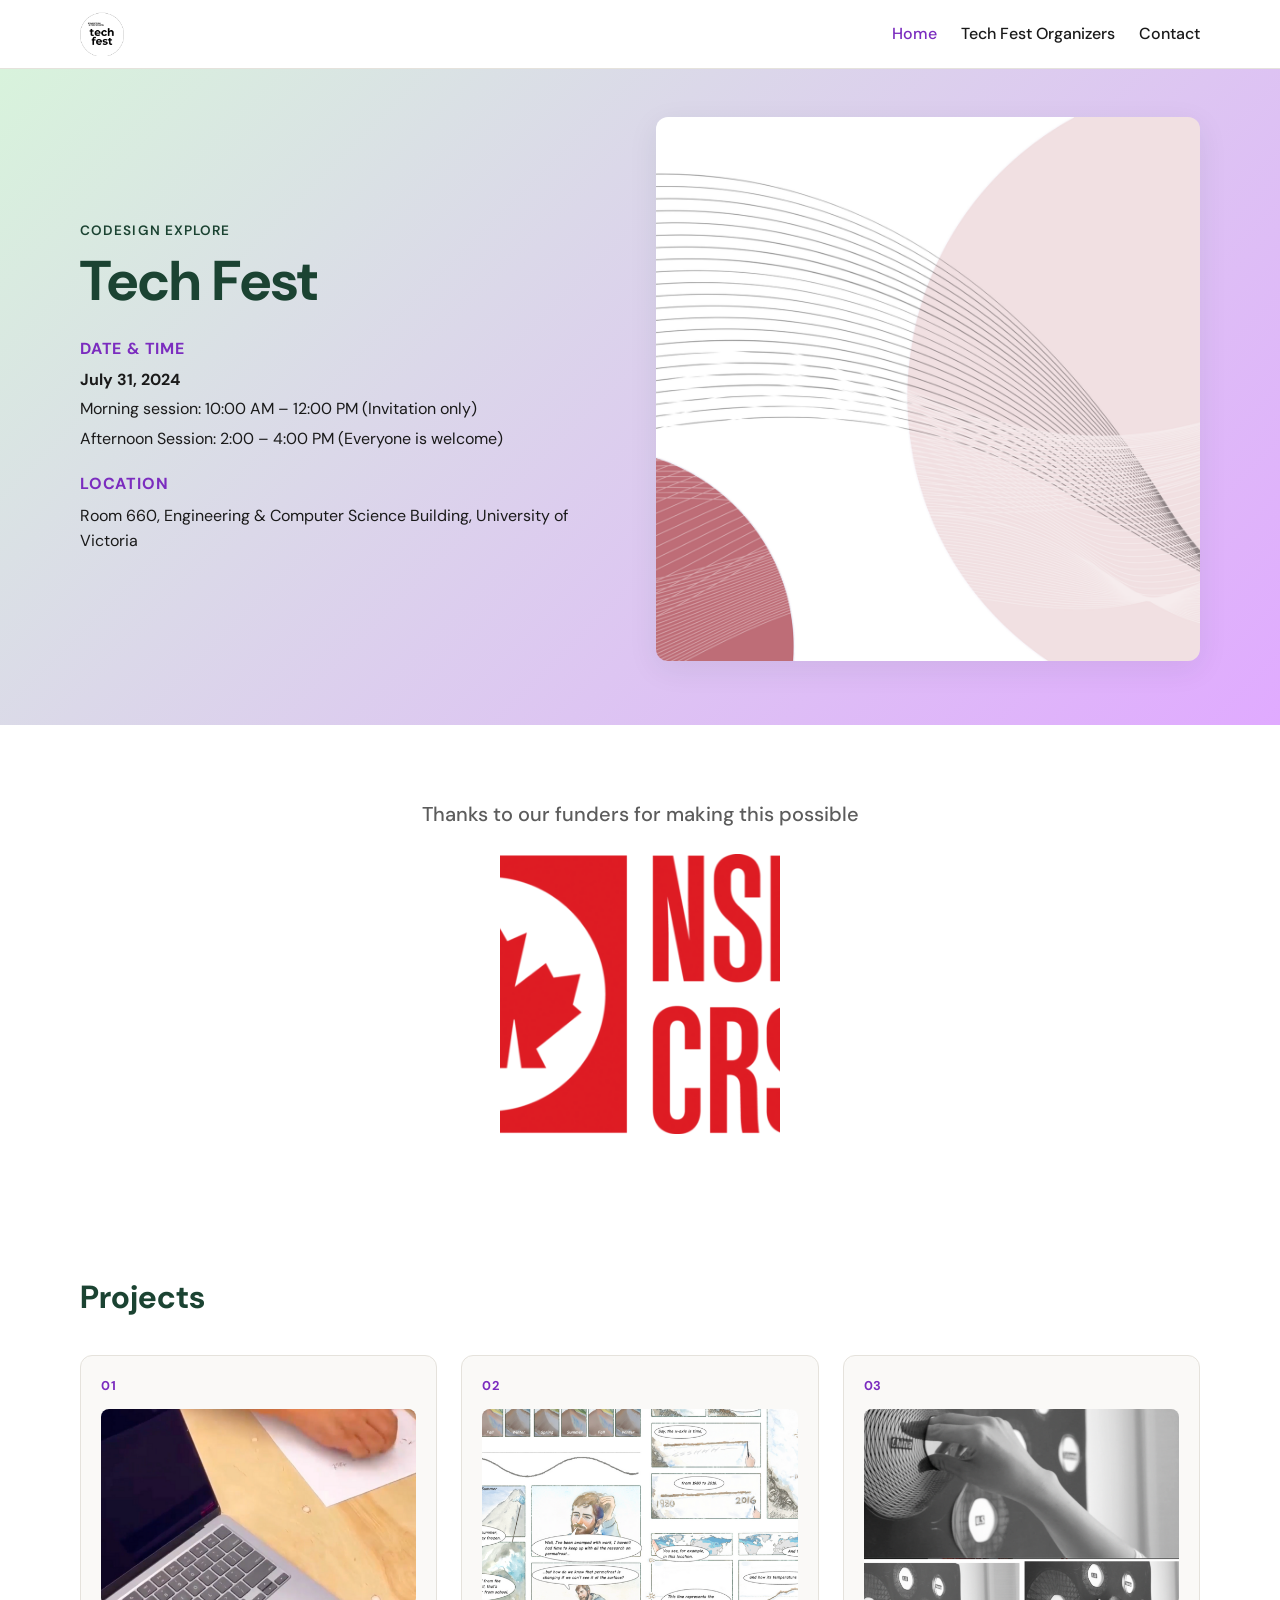
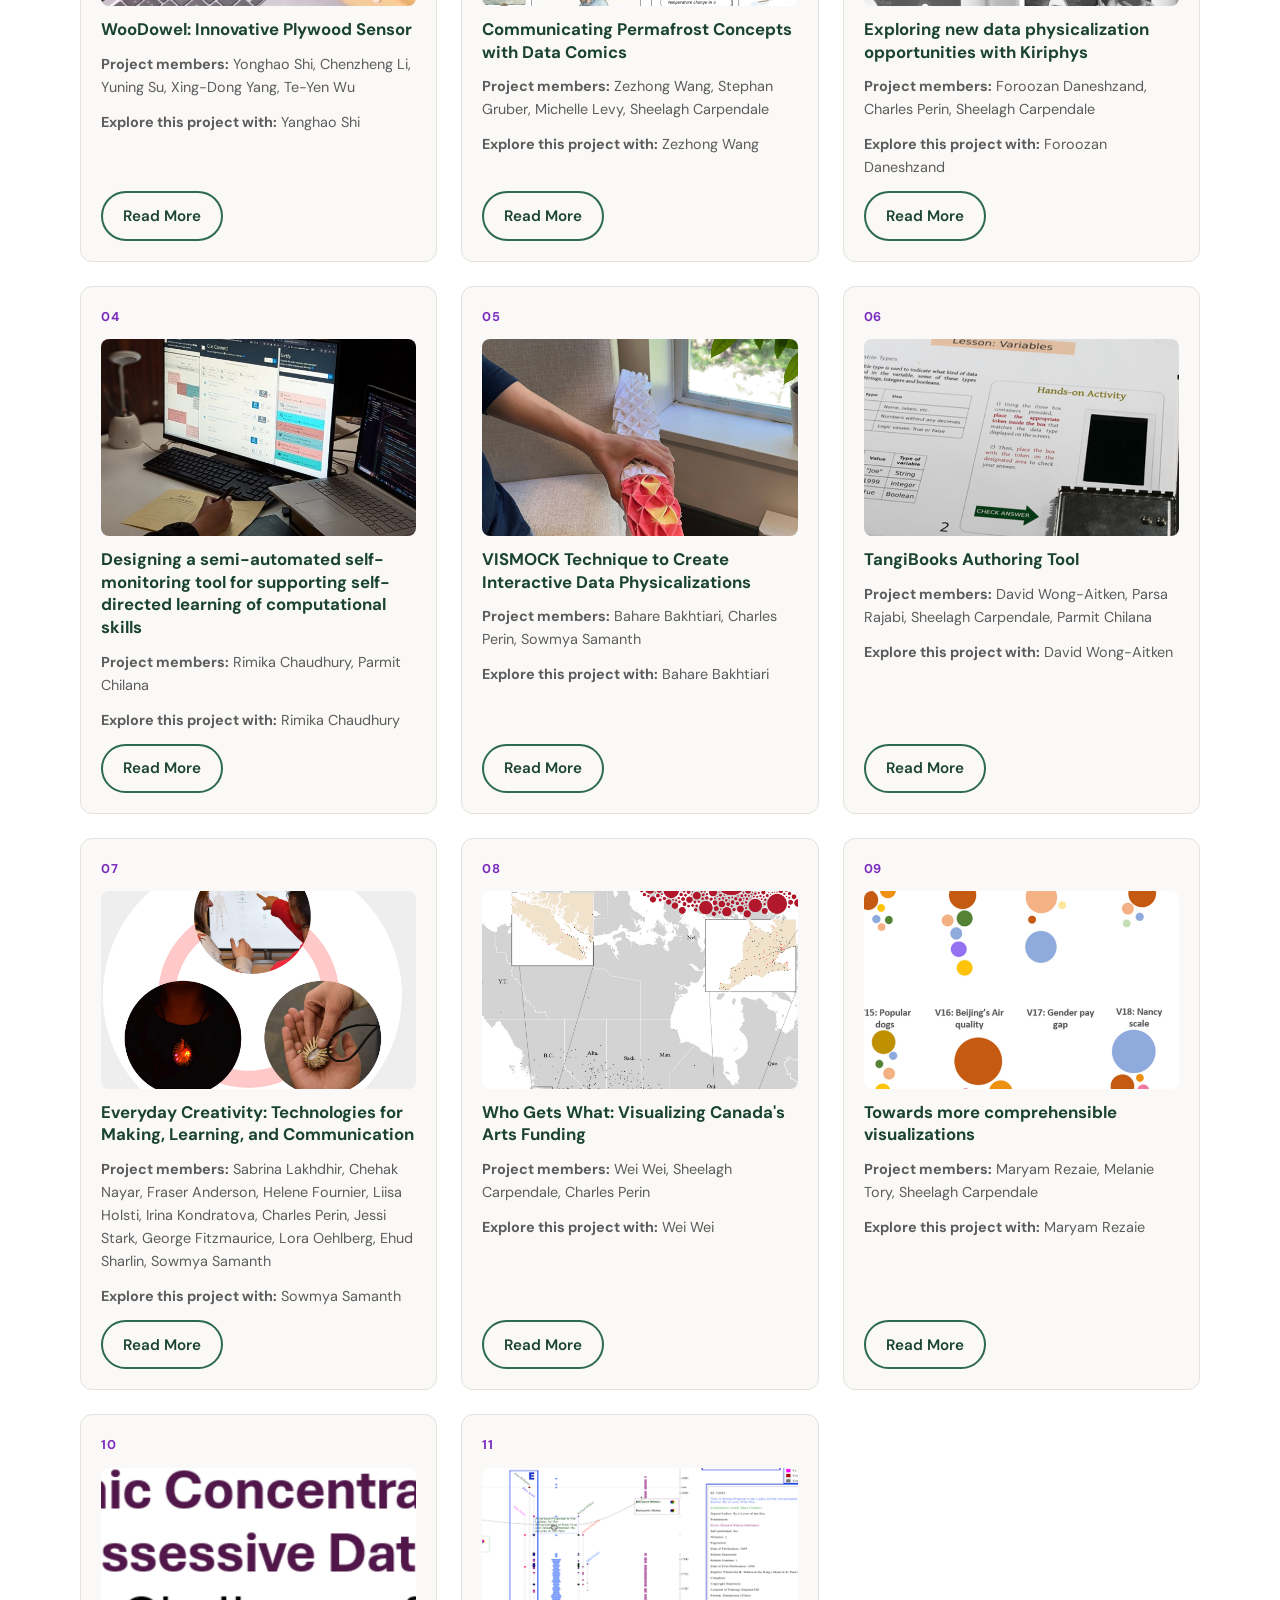
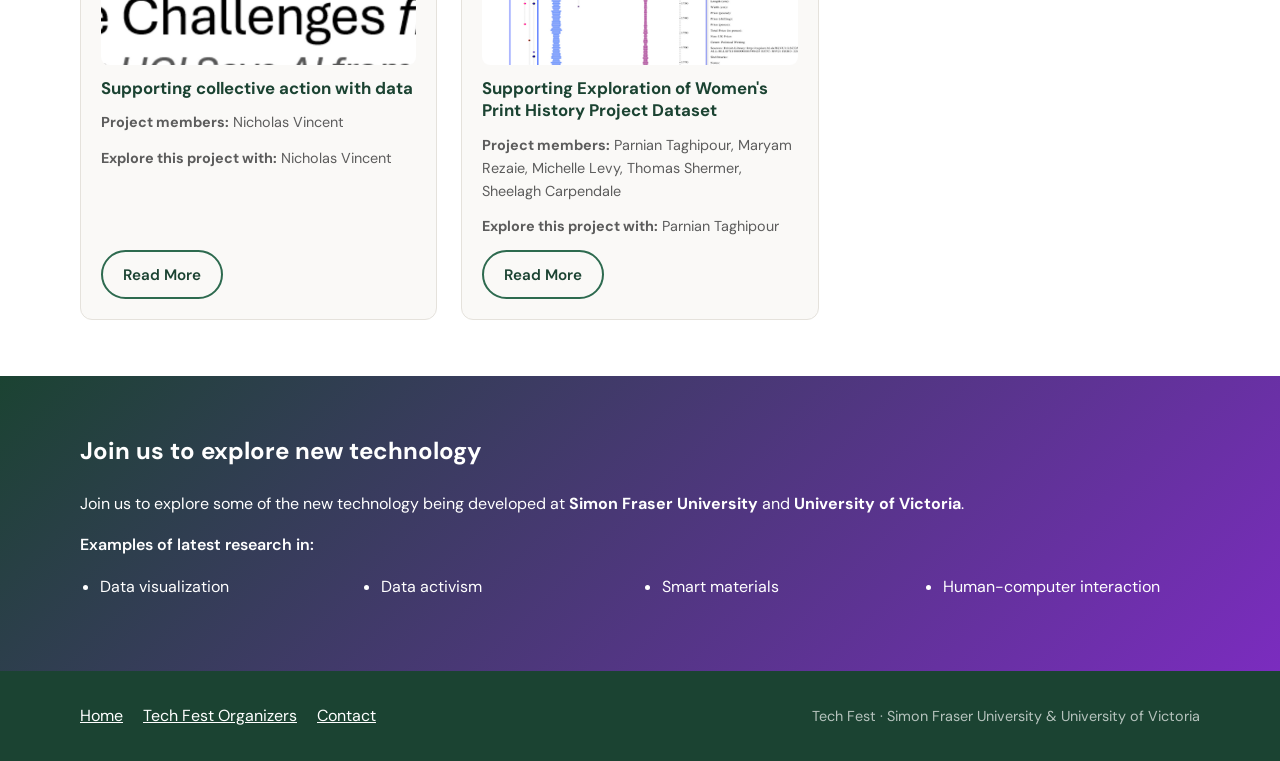
==== index.html @ 5e9f5255 "Add static Tech Fest site migrated from Wix for GitHub Pages hosting. Co-authored-by: Cursor <cursor" ====
<!DOCTYPE html>
<html lang="en">
<head>
  <meta charset="UTF-8">
  <meta name="viewport" content="width=device-width, initial-scale=1.0">
  <title>Home | Tech Fest</title>
  <meta name="description" content="Tech Fest – exploring new technology from Simon Fraser University and University of Victoria.">
  <link rel="icon" href="assets/images/logo-minimal.png" type="image/png">
  <link rel="preconnect" href="https://fonts.googleapis.com">
  <link rel="preconnect" href="https://fonts.gstatic.com" crossorigin>
  <link href="https://fonts.googleapis.com/css2?family=DM+Sans:ital,opsz,wght@0,9..40,400;0,9..40,500;0,9..40,600;0,9..40,700;1,9..40,400&display=swap" rel="stylesheet">
  <link rel="stylesheet" href="assets/css/styles.css">
</head>
<body>
  <a class="skip-link" href="#main">Skip to content</a>
  <header class="site-header">
    <div class="container header-inner">
      <a class="brand" href="index.html">
        <img src="assets/images/logo-bw.png" alt="Tech Fest logo" width="120" height="40">
      </a>
      <button class="nav-toggle" aria-expanded="false" aria-controls="site-nav" aria-label="Toggle navigation">
        <span></span><span></span><span></span>
      </button>
      <nav id="site-nav" class="site-nav" aria-label="Main">
        <ul>
          <li><a href="index.html" class="active">Home</a></li>
<li><a href="organizers.html">Tech Fest Organizers</a></li>
<li><a href="contact.html">Contact</a></li>
        </ul>
      </nav>
    </div>
  </header>
  <main id="main">
    
    <section class="hero">
      <div class="container hero-grid">
        <div class="hero-copy">
          <p class="eyebrow">CoDesign Explore</p>
          <h1>Tech Fest</h1>
          <div class="event-details">
            <h2>Date &amp; time</h2>
            <p><strong>July 31, 2024</strong></p>
            <p>Morning session: 10:00 AM – 12:00 PM (Invitation only)</p>
            <p>Afternoon Session: 2:00 – 4:00 PM (Everyone is welcome)</p>
            <h2>Location</h2>
            <p>Room 660, Engineering &amp; Computer Science Building, University of Victoria</p>
          </div>
        </div>
        <div class="hero-visual">
          <img src="assets/images/hero-banner.png" alt="Tech Fest promotional banner with green and purple design">
        </div>
      </div>
    </section>

    <section class="section funders">
      <div class="container">
        <h2>Thanks to our funders for making this possible</h2>
        <img class="funder-logo" src="assets/images/nserc-logo.png" alt="NSERC logo">
      </div>
    </section>

    <section class="section projects-section" id="projects">
      <div class="container">
        <h2>Projects</h2>
        <div class="project-grid">
          
        <article class="project-card">
          <span class="project-num">01</span>
          <div class="project-card-image">
            <img src="assets/images/project-woodowel.png" alt="" loading="lazy">
          </div>
          <h3>WooDowel: Innovative Plywood Sensor</h3>
          <p class="project-members"><strong>Project members:</strong> Yonghao Shi, Chenzheng Li, Yuning Su, Xing-Dong Yang, Te-Yen Wu</p>
          <p class="project-contact"><strong>Explore this project with:</strong> Yanghao Shi</p>
          <a class="btn btn-outline" href="projects/woodowel.html">Read More</a>
        </article>
        <article class="project-card">
          <span class="project-num">02</span>
          <div class="project-card-image">
            <img src="assets/images/project-data-comics.png" alt="" loading="lazy">
          </div>
          <h3>Communicating Permafrost Concepts with Data Comics</h3>
          <p class="project-members"><strong>Project members:</strong> Zezhong Wang, Stephan Gruber, Michelle Levy, Sheelagh Carpendale</p>
          <p class="project-contact"><strong>Explore this project with:</strong> Zezhong Wang</p>
          <a class="btn btn-outline" href="projects/data-comics.html">Read More</a>
        </article>
        <article class="project-card">
          <span class="project-num">03</span>
          <div class="project-card-image">
            <img src="assets/images/project-kiriphys.png" alt="" loading="lazy">
          </div>
          <h3>Exploring new data physicalization opportunities with Kiriphys</h3>
          <p class="project-members"><strong>Project members:</strong> Foroozan Daneshzand, Charles Perin, Sheelagh Carpendale</p>
          <p class="project-contact"><strong>Explore this project with:</strong> Foroozan Daneshzand</p>
          <a class="btn btn-outline" href="projects/kiriphys.html">Read More</a>
        </article>
        <article class="project-card">
          <span class="project-num">04</span>
          <div class="project-card-image">
            <img src="assets/images/project-self-monitoring.jpg" alt="" loading="lazy">
          </div>
          <h3>Designing a semi-automated self-monitoring tool for supporting self-directed learning of computational skills</h3>
          <p class="project-members"><strong>Project members:</strong> Rimika Chaudhury, Parmit Chilana</p>
          <p class="project-contact"><strong>Explore this project with:</strong> Rimika Chaudhury</p>
          <a class="btn btn-outline" href="projects/self-monitoring-tool.html">Read More</a>
        </article>
        <article class="project-card">
          <span class="project-num">05</span>
          <div class="project-card-image">
            <img src="assets/images/project-vismock.jpg" alt="" loading="lazy">
          </div>
          <h3>VISMOCK Technique to Create Interactive Data Physicalizations</h3>
          <p class="project-members"><strong>Project members:</strong> Bahare Bakhtiari, Charles Perin, Sowmya Samanth</p>
          <p class="project-contact"><strong>Explore this project with:</strong> Bahare Bakhtiari</p>
          <a class="btn btn-outline" href="projects/vismock.html">Read More</a>
        </article>
        <article class="project-card">
          <span class="project-num">06</span>
          <div class="project-card-image">
            <img src="assets/images/project-tangibooks.png" alt="" loading="lazy">
          </div>
          <h3>TangiBooks Authoring Tool</h3>
          <p class="project-members"><strong>Project members:</strong> David Wong-Aitken, Parsa Rajabi, Sheelagh Carpendale, Parmit Chilana</p>
          <p class="project-contact"><strong>Explore this project with:</strong> David Wong-Aitken</p>
          <a class="btn btn-outline" href="projects/tangibooks.html">Read More</a>
        </article>
        <article class="project-card">
          <span class="project-num">07</span>
          <div class="project-card-image">
            <img src="assets/images/project-everyday-creativity.png" alt="" loading="lazy">
          </div>
          <h3>Everyday Creativity: Technologies for Making, Learning, and Communication</h3>
          <p class="project-members"><strong>Project members:</strong> Sabrina Lakhdhir, Chehak Nayar, Fraser Anderson, Helene Fournier, Liisa Holsti, Irina Kondratova, Charles Perin, Jessi Stark, George Fitzmaurice, Lora Oehlberg, Ehud Sharlin, Sowmya Samanth</p>
          <p class="project-contact"><strong>Explore this project with:</strong> Sowmya Samanth</p>
          <a class="btn btn-outline" href="projects/everyday-creativity.html">Read More</a>
        </article>
        <article class="project-card">
          <span class="project-num">08</span>
          <div class="project-card-image">
            <img src="assets/images/project-arts-funding.png" alt="" loading="lazy">
          </div>
          <h3>Who Gets What: Visualizing Canada&#x27;s Arts Funding</h3>
          <p class="project-members"><strong>Project members:</strong> Wei Wei, Sheelagh Carpendale, Charles Perin</p>
          <p class="project-contact"><strong>Explore this project with:</strong> Wei Wei</p>
          <a class="btn btn-outline" href="projects/arts-funding.html">Read More</a>
        </article>
        <article class="project-card">
          <span class="project-num">09</span>
          <div class="project-card-image">
            <img src="assets/images/project-visualizations.jpg" alt="" loading="lazy">
          </div>
          <h3>Towards more comprehensible visualizations</h3>
          <p class="project-members"><strong>Project members:</strong> Maryam Rezaie, Melanie Tory, Sheelagh Carpendale</p>
          <p class="project-contact"><strong>Explore this project with:</strong> Maryam Rezaie</p>
          <a class="btn btn-outline" href="projects/comprehensible-visualizations.html">Read More</a>
        </article>
        <article class="project-card">
          <span class="project-num">10</span>
          <div class="project-card-image">
            <img src="assets/images/project-collective-action.png" alt="" loading="lazy">
          </div>
          <h3>Supporting collective action with data</h3>
          <p class="project-members"><strong>Project members:</strong> Nicholas Vincent</p>
          <p class="project-contact"><strong>Explore this project with:</strong> Nicholas Vincent</p>
          <a class="btn btn-outline" href="projects/collective-action.html">Read More</a>
        </article>
        <article class="project-card">
          <span class="project-num">11</span>
          <div class="project-card-image">
            <img src="assets/images/project-womens-print-history.png" alt="" loading="lazy">
          </div>
          <h3>Supporting Exploration of Women&#x27;s Print History Project Dataset</h3>
          <p class="project-members"><strong>Project members:</strong> Parnian Taghipour, Maryam Rezaie, Michelle Levy, Thomas Shermer, Sheelagh Carpendale</p>
          <p class="project-contact"><strong>Explore this project with:</strong> Parnian Taghipour</p>
          <a class="btn btn-outline" href="projects/womens-print-history.html">Read More</a>
        </article>
        </div>
      </div>
    </section>

    <section class="section invite">
      <div class="container invite-inner">
        <h2>Join us to explore new technology</h2>
        <p>Join us to explore some of the new technology being developed at <strong>Simon Fraser University</strong> and <strong>University of Victoria</strong>.</p>
        <p class="topics-label">Examples of latest research in:</p>
        <ul class="topic-list">
          <li>Data visualization</li>
          <li>Data activism</li>
          <li>Smart materials</li>
          <li>Human-computer interaction</li>
        </ul>
      </div>
    </section>
    
  </main>
  <footer class="site-footer">
    <div class="container footer-inner">
      <nav aria-label="Footer">
        <ul>
          <li><a href="index.html" class="active">Home</a></li>
<li><a href="organizers.html">Tech Fest Organizers</a></li>
<li><a href="contact.html">Contact</a></li>
        </ul>
      </nav>
      <p class="footer-note">Tech Fest · Simon Fraser University &amp; University of Victoria</p>
    </div>
  </footer>
  <script src="assets/js/main.js"></script>
</body>
</html>
---- assets/css/styles.css ----
:root {
  --green: #2d6a4f;
  --green-dark: #1b4332;
  --purple: #7b2cbf;
  --purple-light: #9d4edd;
  --bg: #faf9f7;
  --surface: #ffffff;
  --text: #1a1a1a;
  --muted: #5c5c5c;
  --border: #e5e2dc;
  --shadow: 0 8px 30px rgba(27, 67, 50, 0.08);
  --radius: 12px;
  --max: 1120px;
}

*,
*::before,
*::after {
  box-sizing: border-box;
}

html {
  scroll-behavior: smooth;
}

body {
  margin: 0;
  font-family: "DM Sans", system-ui, -apple-system, sans-serif;
  color: var(--text);
  background: var(--bg);
  line-height: 1.6;
}

img {
  max-width: 100%;
  height: auto;
  display: block;
}

a {
  color: var(--green-dark);
}

a:hover {
  color: var(--purple);
}

.container {
  width: min(100% - 2rem, var(--max));
  margin-inline: auto;
}

.narrow {
  width: min(100% - 2rem, 720px);
}

.skip-link {
  position: absolute;
  left: -9999px;
  top: 0;
  background: var(--green);
  color: #fff;
  padding: 0.5rem 1rem;
  z-index: 1000;
}

.skip-link:focus {
  left: 1rem;
  top: 1rem;
}

/* Header */
.site-header {
  position: sticky;
  top: 0;
  z-index: 100;
  background: rgba(255, 255, 255, 0.95);
  backdrop-filter: blur(8px);
  border-bottom: 1px solid var(--border);
}

.header-inner {
  display: flex;
  align-items: center;
  justify-content: space-between;
  gap: 1rem;
  padding: 0.75rem 0;
}

.brand img {
  height: 44px;
  width: auto;
}

.nav-toggle {
  display: none;
  flex-direction: column;
  gap: 5px;
  background: none;
  border: none;
  cursor: pointer;
  padding: 0.5rem;
}

.nav-toggle span {
  display: block;
  width: 24px;
  height: 2px;
  background: var(--text);
}

.site-nav ul {
  display: flex;
  gap: 1.5rem;
  list-style: none;
  margin: 0;
  padding: 0;
}

.site-nav a {
  text-decoration: none;
  font-weight: 500;
  color: var(--text);
}

.site-nav a.active,
.site-nav a:hover {
  color: var(--purple);
}

/* Hero */
.hero {
  background: linear-gradient(135deg, #d8f3dc 0%, #e0aaff 100%);
  padding: 3rem 0 4rem;
}

.hero-grid {
  display: grid;
  grid-template-columns: 1fr 1fr;
  gap: 2rem;
  align-items: center;
}

.eyebrow {
  text-transform: uppercase;
  letter-spacing: 0.08em;
  font-size: 0.85rem;
  font-weight: 600;
  color: var(--green-dark);
  margin: 0 0 0.5rem;
}

.hero h1 {
  font-size: clamp(2.5rem, 5vw, 3.5rem);
  line-height: 1.1;
  margin: 0 0 1.5rem;
  color: var(--green-dark);
}

.event-details h2 {
  font-size: 1rem;
  text-transform: uppercase;
  letter-spacing: 0.05em;
  color: var(--purple);
  margin: 1.25rem 0 0.35rem;
}

.event-details p {
  margin: 0.25rem 0;
}

.hero-visual img {
  border-radius: var(--radius);
  box-shadow: var(--shadow);
}

/* Sections */
.section {
  padding: 3.5rem 0;
}

.page-header {
  padding-bottom: 1rem;
}

.page-header h1 {
  font-size: clamp(2rem, 4vw, 2.75rem);
  margin: 0;
  color: var(--green-dark);
}

.lead {
  font-size: 1.15rem;
  color: var(--muted);
}

.funders {
  text-align: center;
  background: var(--surface);
}

.funders h2 {
  font-size: 1.25rem;
  font-weight: 500;
  color: var(--muted);
  margin-bottom: 1.5rem;
}

.funder-logo {
  max-width: 280px;
  margin-inline: auto;
}

.projects-section {
  background: var(--surface);
}

.projects-section h2 {
  font-size: 2rem;
  color: var(--green-dark);
  margin-bottom: 2rem;
}

.project-grid {
  display: grid;
  grid-template-columns: repeat(auto-fill, minmax(300px, 1fr));
  gap: 1.5rem;
}

.project-card {
  background: var(--bg);
  border: 1px solid var(--border);
  border-radius: var(--radius);
  padding: 1.25rem;
  display: flex;
  flex-direction: column;
  gap: 0.75rem;
  transition: box-shadow 0.2s, transform 0.2s;
}

.project-card:hover {
  box-shadow: var(--shadow);
  transform: translateY(-2px);
}

.project-num {
  display: inline-block;
  font-size: 0.8rem;
  font-weight: 700;
  color: var(--purple);
  letter-spacing: 0.05em;
}

.project-card-image {
  aspect-ratio: 16 / 10;
  overflow: hidden;
  border-radius: 8px;
  background: #eee;
}

.project-card-image img {
  width: 100%;
  height: 100%;
  object-fit: cover;
}

.project-card h3 {
  font-size: 1.05rem;
  line-height: 1.35;
  margin: 0;
  color: var(--green-dark);
}

.project-members,
.project-contact {
  font-size: 0.9rem;
  color: var(--muted);
  margin: 0;
}

/* Buttons */
.btn {
  display: inline-block;
  padding: 0.65rem 1.25rem;
  border-radius: 999px;
  font-weight: 600;
  text-decoration: none;
  border: 2px solid transparent;
  cursor: pointer;
  font-size: 0.95rem;
  transition: background 0.2s, color 0.2s, border-color 0.2s;
}

.btn-outline {
  border-color: var(--green);
  color: var(--green-dark);
  background: transparent;
  margin-top: auto;
  align-self: flex-start;
}

.btn-outline:hover {
  background: var(--green);
  color: #fff;
}

.btn-primary {
  background: var(--purple);
  color: #fff;
  border-color: var(--purple);
}

.btn-primary:hover {
  background: var(--purple-light);
  border-color: var(--purple-light);
}

/* Invite */
.invite {
  background: linear-gradient(135deg, var(--green-dark), var(--purple));
  color: #fff;
}

.invite h2 {
  margin-top: 0;
}

.invite a {
  color: #fff;
}

.topic-list {
  display: grid;
  grid-template-columns: repeat(auto-fit, minmax(180px, 1fr));
  gap: 0.5rem 1.5rem;
  padding-left: 1.25rem;
}

.topics-label {
  font-weight: 600;
  margin-bottom: 0.5rem;
}

/* Organizers */
.organizers-grid {
  display: grid;
  grid-template-columns: repeat(auto-fit, minmax(280px, 1fr));
  gap: 2rem;
}

.org-block {
  background: var(--surface);
  border: 1px solid var(--border);
  border-radius: var(--radius);
  padding: 2rem;
}

.org-logo {
  max-height: 56px;
  width: auto;
  margin-bottom: 1rem;
}

.org-list {
  list-style: none;
  padding: 0;
  margin: 0;
}

.org-list li {
  padding: 0.75rem 0;
  border-bottom: 1px solid var(--border);
}

.org-list li:last-child {
  border-bottom: none;
}

.role {
  font-size: 0.9rem;
  color: var(--muted);
  font-weight: 400;
}

/* Contact form */
.contact-form {
  background: var(--surface);
  border: 1px solid var(--border);
  border-radius: var(--radius);
  padding: 2rem;
}

.form-note {
  font-size: 0.85rem;
  color: var(--muted);
  background: #f0f7f4;
  padding: 0.75rem 1rem;
  border-radius: 8px;
  margin-top: 0;
}

.form-row {
  margin-bottom: 1rem;
}

.form-row label {
  display: block;
  font-weight: 500;
  margin-bottom: 0.35rem;
}

.form-row input,
.form-row textarea {
  width: 100%;
  padding: 0.65rem 0.85rem;
  border: 1px solid var(--border);
  border-radius: 8px;
  font: inherit;
  background: var(--bg);
}

.form-row input:focus,
.form-row textarea:focus {
  outline: 2px solid var(--purple-light);
  border-color: transparent;
}

.contact-alt {
  margin-top: 1.5rem;
  color: var(--muted);
}

/* Project detail */
.project-header .project-num {
  font-size: 1rem;
  margin-bottom: 0.5rem;
}

.project-gallery {
  display: grid;
  gap: 1rem;
  margin-bottom: 2rem;
}

.project-gallery img {
  border-radius: var(--radius);
  box-shadow: var(--shadow);
}

.project-block h2 {
  color: var(--purple);
  font-size: 1.1rem;
  text-transform: uppercase;
  letter-spacing: 0.04em;
}

.publication {
  font-style: italic;
  color: var(--muted);
}

/* Footer */
.site-footer {
  background: var(--green-dark);
  color: rgba(255, 255, 255, 0.85);
  padding: 2rem 0;
}

.site-footer a {
  color: #fff;
}

.footer-inner {
  display: flex;
  flex-wrap: wrap;
  justify-content: space-between;
  align-items: center;
  gap: 1rem;
}

.site-footer ul {
  display: flex;
  gap: 1.25rem;
  list-style: none;
  margin: 0;
  padding: 0;
}

.footer-note {
  margin: 0;
  font-size: 0.9rem;
  opacity: 0.8;
}

@media (max-width: 768px) {
  .nav-toggle {
    display: flex;
  }

  .site-nav {
    position: absolute;
    top: 100%;
    left: 0;
    right: 0;
    background: var(--surface);
    border-bottom: 1px solid var(--border);
    display: none;
    padding: 1rem;
  }

  .site-nav.open {
    display: block;
  }

  .site-nav ul {
    flex-direction: column;
    gap: 0.75rem;
  }

  .hero-grid {
    grid-template-columns: 1fr;
  }

  .footer-inner {
    flex-direction: column;
    text-align: center;
  }

  .site-footer ul {
    flex-direction: column;
    gap: 0.5rem;
  }
}
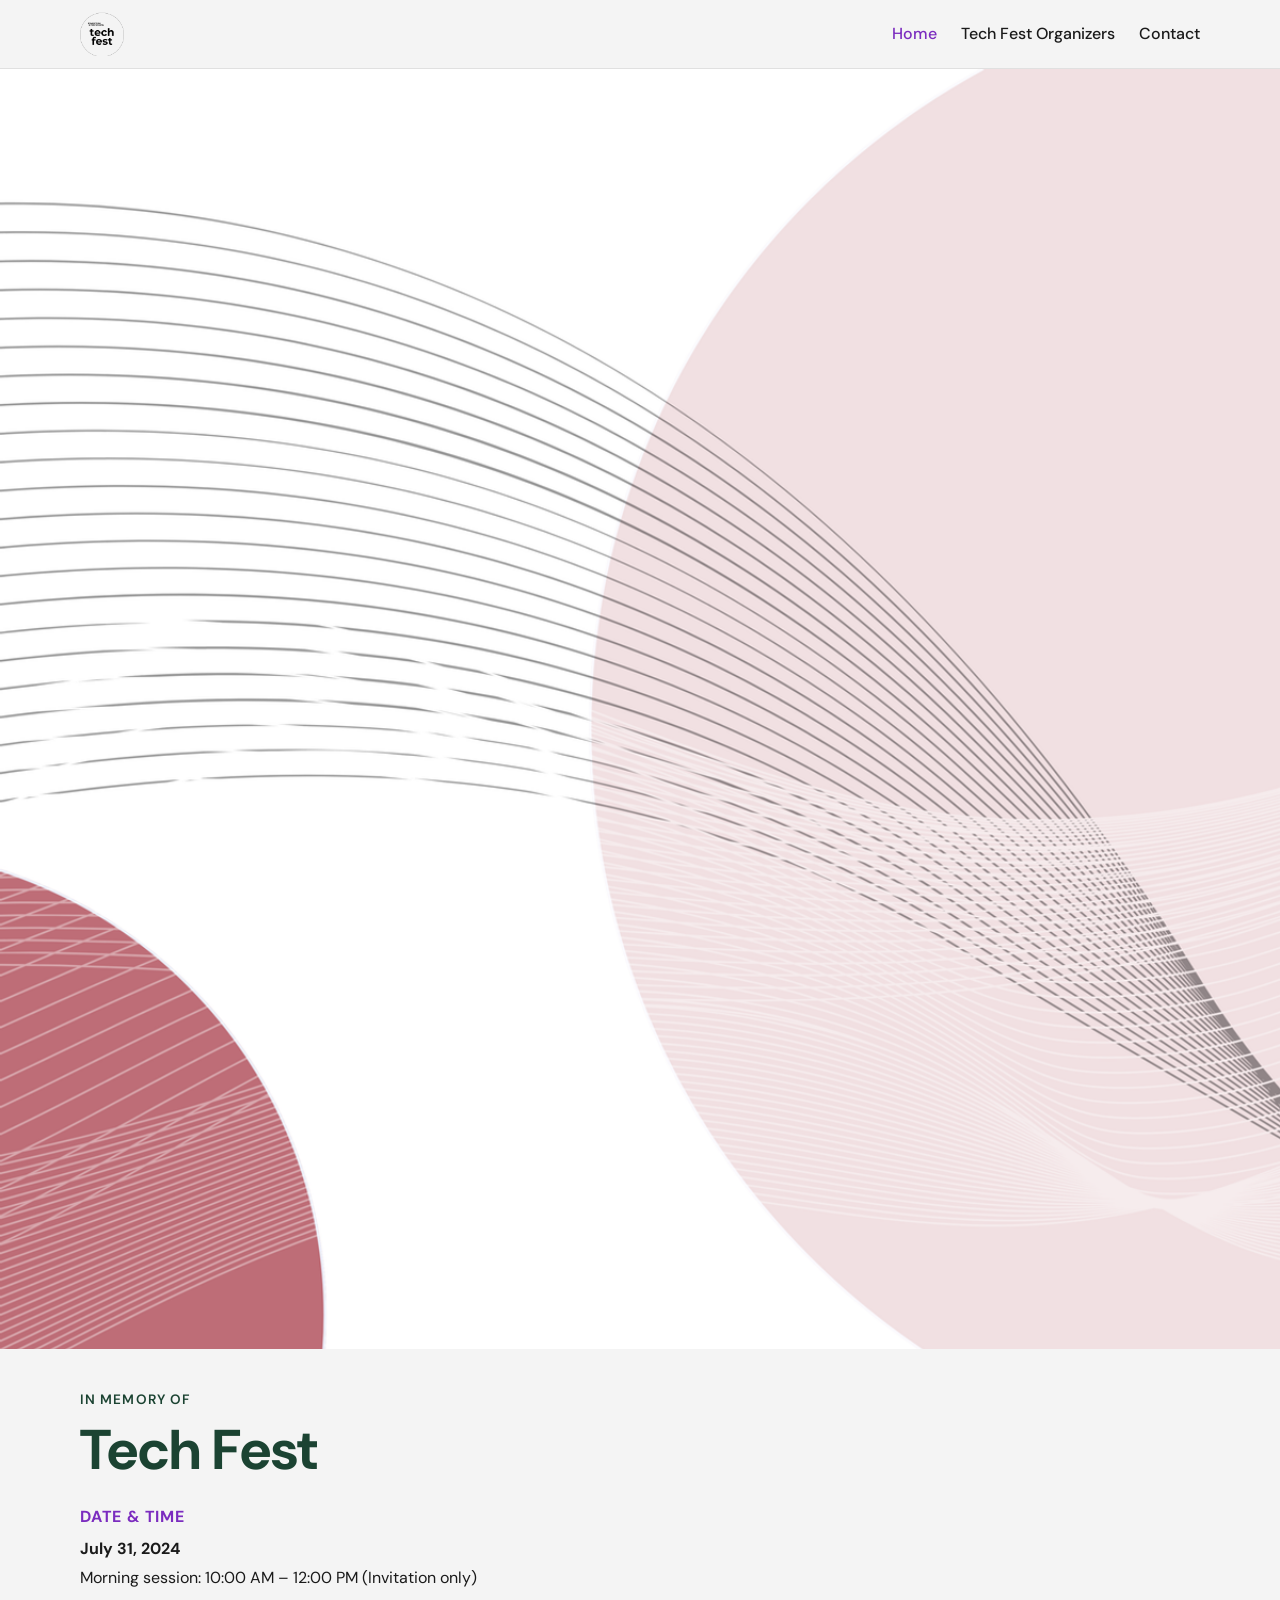
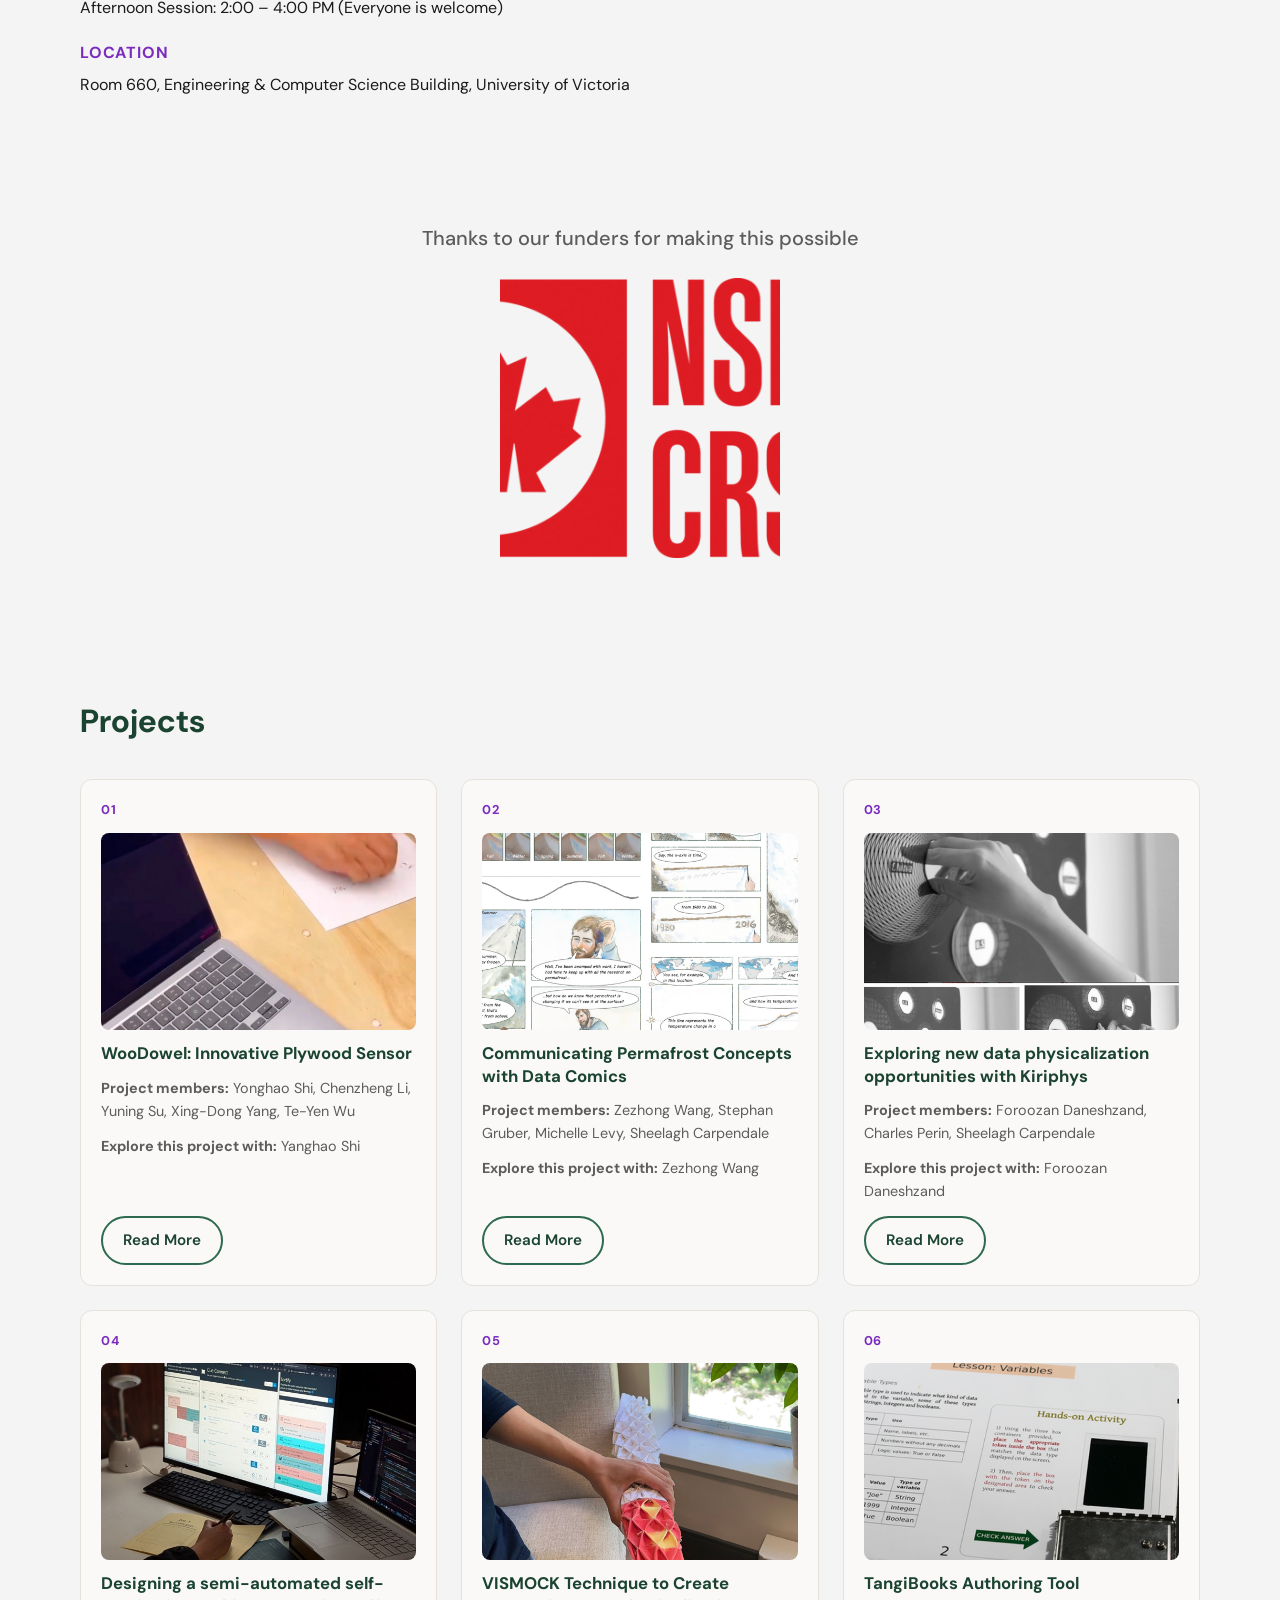
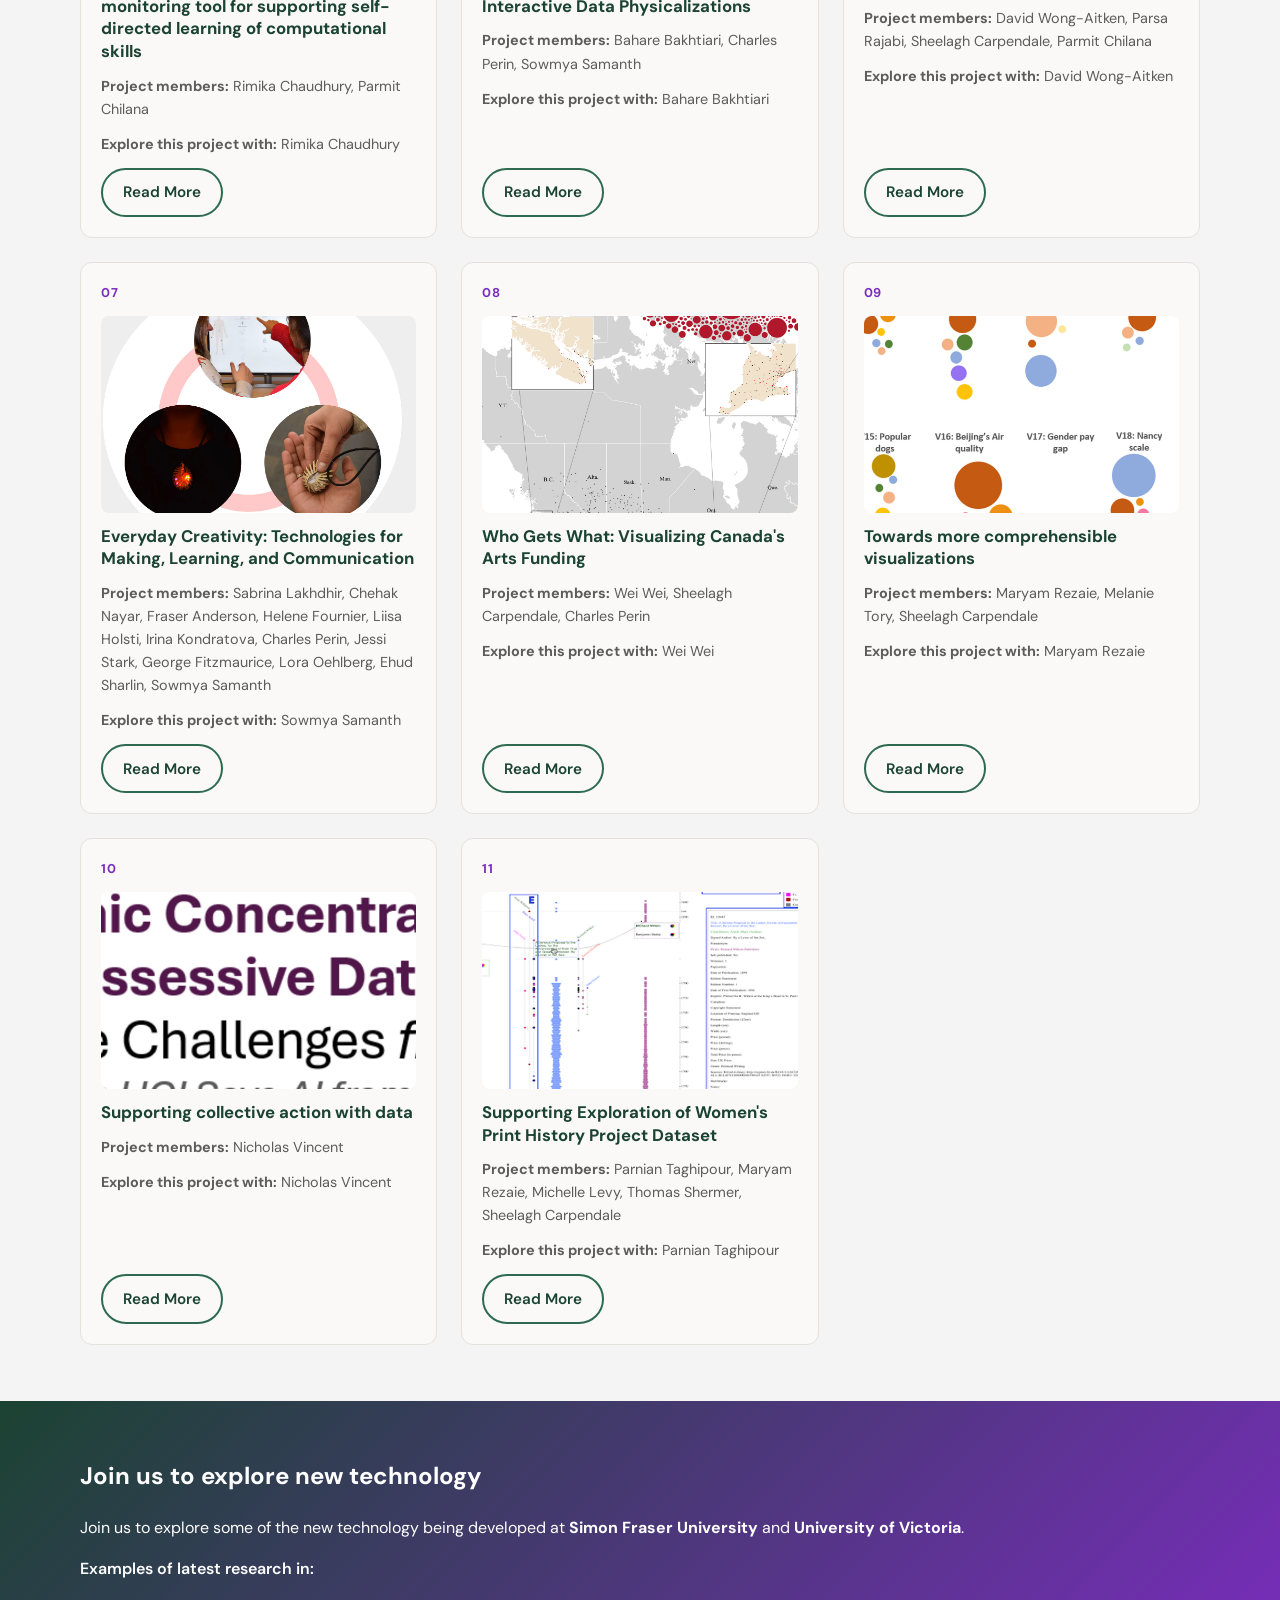
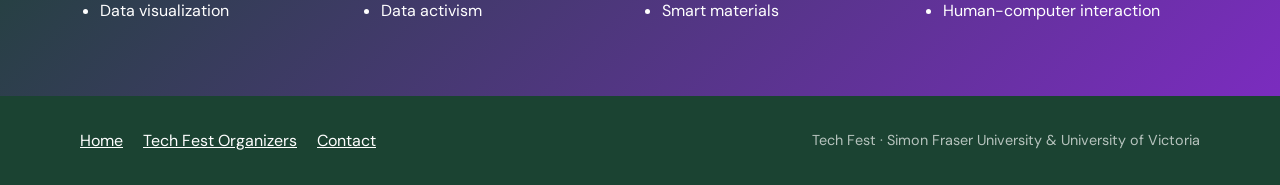
==== commit 44ce9f33: "Update homepage: gray background, full-width banner, In memory of text" ====
--- a/index.html
+++ b/index.html
@@ -11,7 +11,7 @@
   <link href="https://fonts.googleapis.com/css2?family=DM+Sans:ital,opsz,wght@0,9..40,400;0,9..40,500;0,9..40,600;0,9..40,700;1,9..40,400&display=swap" rel="stylesheet">
   <link rel="stylesheet" href="assets/css/styles.css">
 </head>
-<body>
+<body class="page-home">
   <a class="skip-link" href="#main">Skip to content</a>
   <header class="site-header">
     <div class="container header-inner">
@@ -33,21 +33,19 @@
   <main id="main">
     
     <section class="hero">
-      <div class="container hero-grid">
-        <div class="hero-copy">
-          <p class="eyebrow">CoDesign Explore</p>
-          <h1>Tech Fest</h1>
-          <div class="event-details">
-            <h2>Date &amp; time</h2>
-            <p><strong>July 31, 2024</strong></p>
-            <p>Morning session: 10:00 AM – 12:00 PM (Invitation only)</p>
-            <p>Afternoon Session: 2:00 – 4:00 PM (Everyone is welcome)</p>
-            <h2>Location</h2>
-            <p>Room 660, Engineering &amp; Computer Science Building, University of Victoria</p>
-          </div>
-        </div>
-        <div class="hero-visual">
-          <img src="assets/images/hero-banner.png" alt="Tech Fest promotional banner with green and purple design">
+      <div class="hero-banner">
+        <img src="assets/images/hero-banner.png" alt="Tech Fest promotional banner with green and purple design">
+      </div>
+      <div class="hero-intro container">
+        <p class="eyebrow">In memory of</p>
+        <h1>Tech Fest</h1>
+        <div class="event-details">
+          <h2>Date &amp; time</h2>
+          <p><strong>July 31, 2024</strong></p>
+          <p>Morning session: 10:00 AM – 12:00 PM (Invitation only)</p>
+          <p>Afternoon Session: 2:00 – 4:00 PM (Everyone is welcome)</p>
+          <h2>Location</h2>
+          <p>Room 660, Engineering &amp; Computer Science Building, University of Victoria</p>
         </div>
       </div>
     </section>
--- a/assets/css/styles.css
+++ b/assets/css/styles.css
@@ -128,17 +128,42 @@
   color: var(--purple);
 }
 
+/* Homepage */
+body.page-home {
+  background: #f4f4f4;
+}
+
+body.page-home .site-header {
+  background: #f4f4f4;
+  border-bottom-color: #e0e0e0;
+}
+
+body.page-home .funders,
+body.page-home .projects-section {
+  background: transparent;
+}
+
 /* Hero */
 .hero {
-  background: linear-gradient(135deg, #d8f3dc 0%, #e0aaff 100%);
-  padding: 3rem 0 4rem;
-}
-
-.hero-grid {
-  display: grid;
-  grid-template-columns: 1fr 1fr;
-  gap: 2rem;
-  align-items: center;
+  background: #f4f4f4;
+  padding: 0;
+}
+
+.hero-banner {
+  width: 100%;
+  line-height: 0;
+}
+
+.hero-banner img {
+  width: 100%;
+  max-width: none;
+  height: auto;
+  display: block;
+  object-fit: cover;
+}
+
+.hero-intro {
+  padding: 2.5rem 0 3rem;
 }
 
 .eyebrow {
@@ -167,11 +192,6 @@
 
 .event-details p {
   margin: 0.25rem 0;
-}
-
-.hero-visual img {
-  border-radius: var(--radius);
-  box-shadow: var(--shadow);
 }
 
 /* Sections */
@@ -517,10 +537,6 @@
     gap: 0.75rem;
   }
 
-  .hero-grid {
-    grid-template-columns: 1fr;
-  }
-
   .footer-inner {
     flex-direction: column;
     text-align: center;
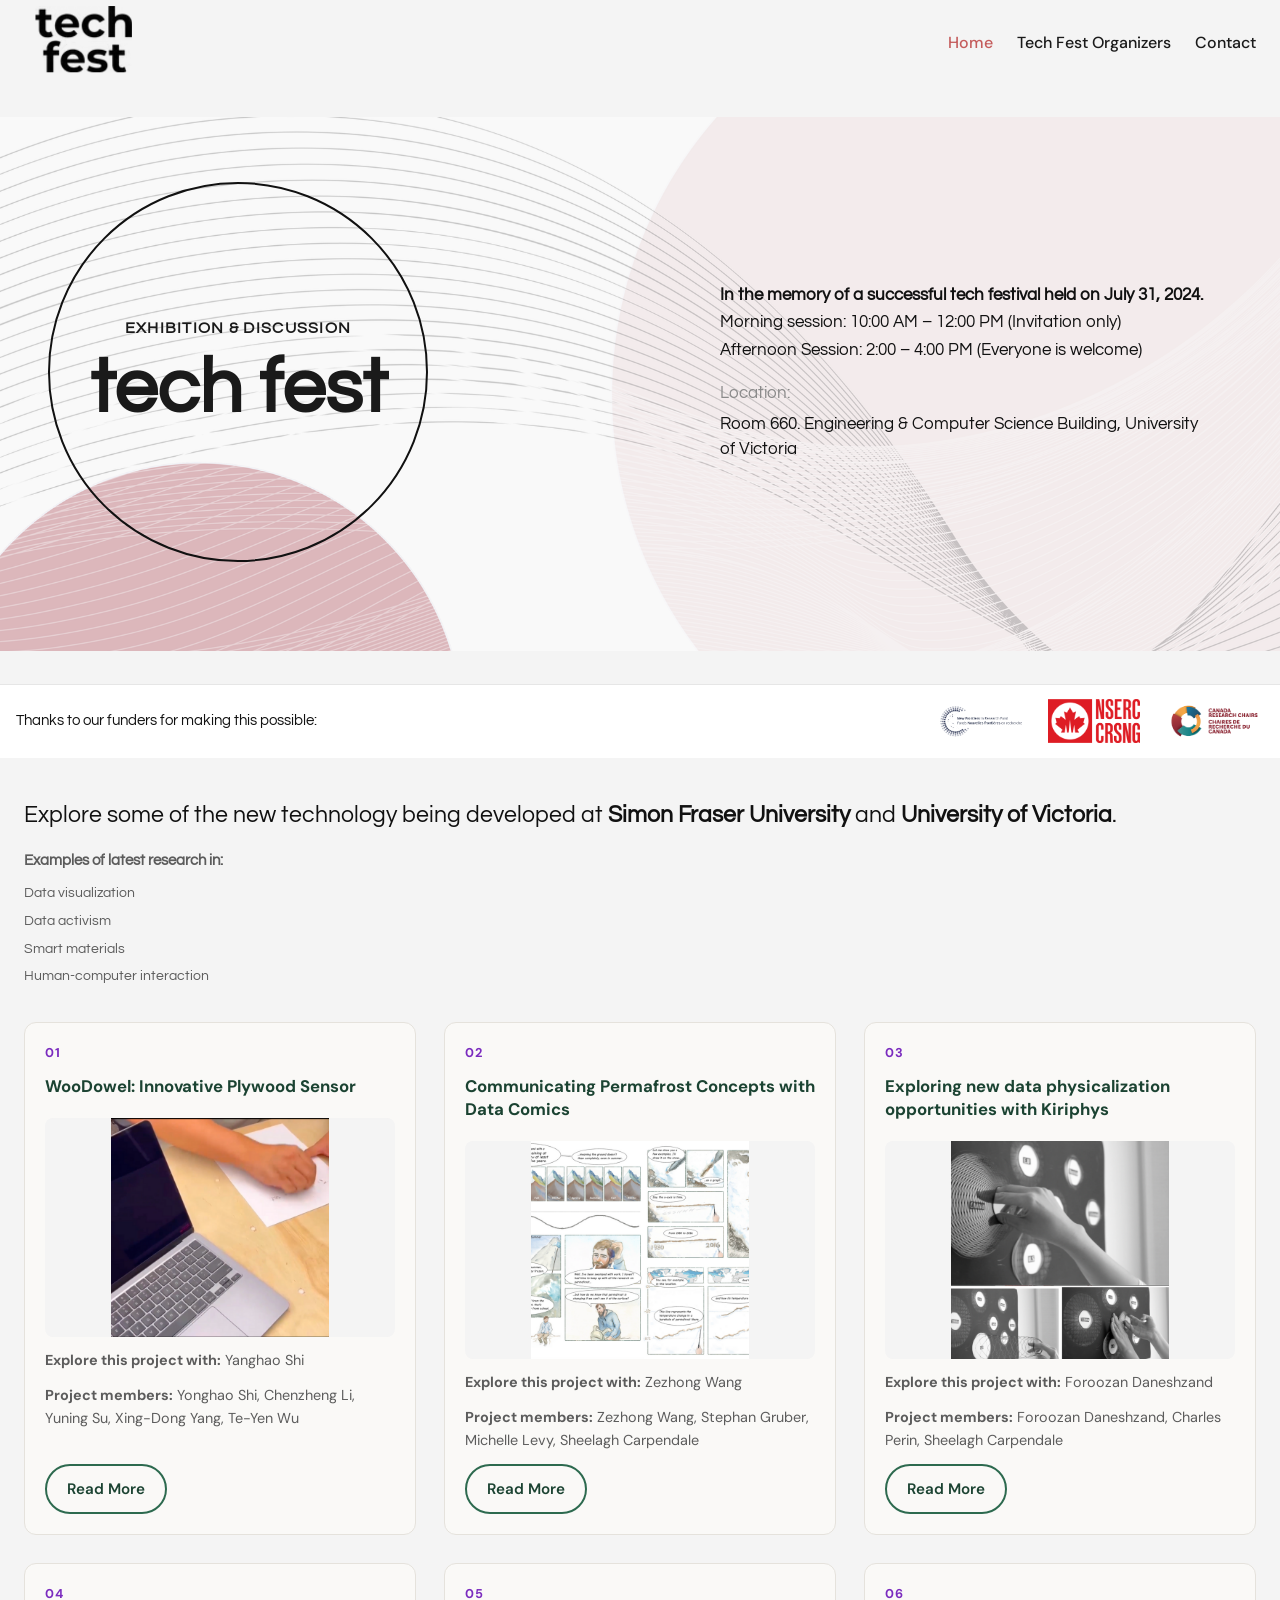
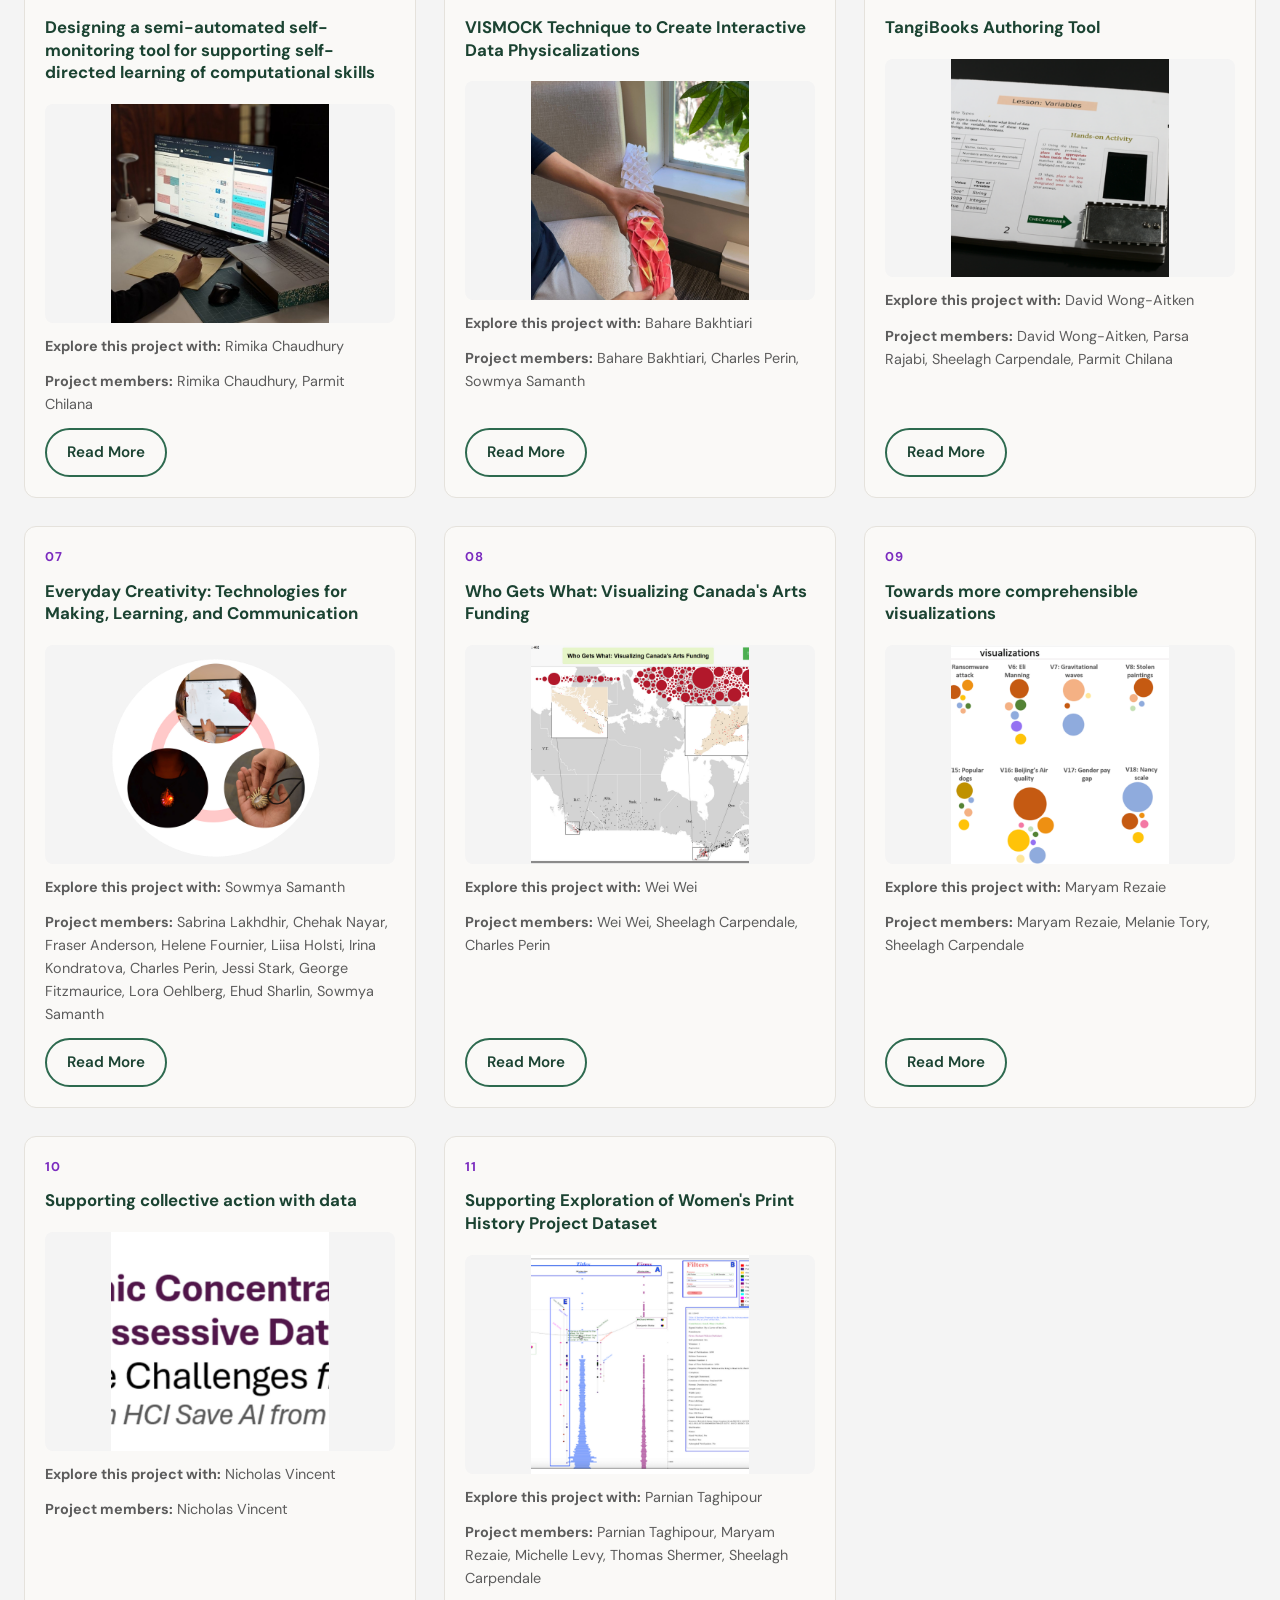
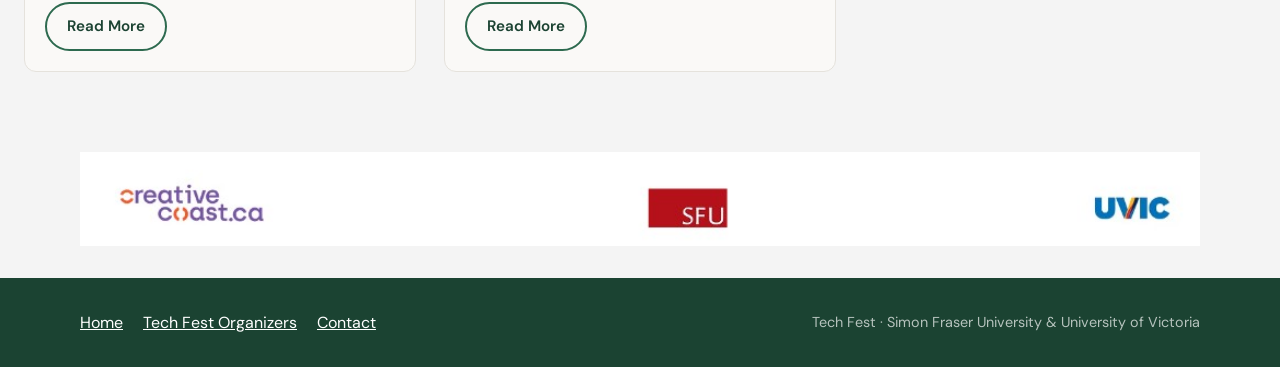
==== commit 006aafbc: "Updated background, fixed the banner, fixed the text, image fit, and other minor yet tedious mistake" ====
--- a/index.html
+++ b/index.html
@@ -8,7 +8,7 @@
   <link rel="icon" href="assets/images/logo-minimal.png" type="image/png">
   <link rel="preconnect" href="https://fonts.googleapis.com">
   <link rel="preconnect" href="https://fonts.gstatic.com" crossorigin>
-  <link href="https://fonts.googleapis.com/css2?family=DM+Sans:ital,opsz,wght@0,9..40,400;0,9..40,500;0,9..40,600;0,9..40,700;1,9..40,400&display=swap" rel="stylesheet">
+  <link href="https://fonts.googleapis.com/css2?family=DM+Sans:ital,opsz,wght@0,9..40,400;0,9..40,500;0,9..40,600;0,9..40,700;1,9..40,400&family=Questrial&display=swap" rel="stylesheet">
   <link rel="stylesheet" href="assets/css/styles.css">
 </head>
 <body class="page-home">
@@ -16,7 +16,7 @@
   <header class="site-header">
     <div class="container header-inner">
       <a class="brand" href="index.html">
-        <img src="assets/images/logo-bw.png" alt="Tech Fest logo" width="120" height="40">
+        <img src="assets/images/logo-techfest.png" alt="Tech Fest logo" width="100" height="72">
       </a>
       <button class="nav-toggle" aria-expanded="false" aria-controls="site-nav" aria-label="Toggle navigation">
         <span></span><span></span><span></span>
@@ -32,165 +32,172 @@
   </header>
   <main id="main">
     
-    <section class="hero">
-      <div class="hero-banner">
-        <img src="assets/images/hero-banner.png" alt="Tech Fest promotional banner with green and purple design">
-      </div>
-      <div class="hero-intro container">
-        <p class="eyebrow">In memory of</p>
-        <h1>Tech Fest</h1>
-        <div class="event-details">
-          <h2>Date &amp; time</h2>
-          <p><strong>July 31, 2024</strong></p>
-          <p>Morning session: 10:00 AM – 12:00 PM (Invitation only)</p>
-          <p>Afternoon Session: 2:00 – 4:00 PM (Everyone is welcome)</p>
-          <h2>Location</h2>
-          <p>Room 660, Engineering &amp; Computer Science Building, University of Victoria</p>
-        </div>
-      </div>
-    </section>
-
-    <section class="section funders">
-      <div class="container">
-        <h2>Thanks to our funders for making this possible</h2>
-        <img class="funder-logo" src="assets/images/nserc-logo.png" alt="NSERC logo">
+    <section class="hero" aria-label="Tech Fest introduction">
+      <div class="hero-panel">
+        <div class="hero-main">
+          <img class="hero-decor" src="assets/images/hero-bg.png" alt="" aria-hidden="true">
+          <div class="hero-layout">
+            <div class="hero-brand">
+              <div class="hero-circle">
+                <p class="hero-circle-label">Exhibition &amp; Discussion</p>
+                <p class="hero-circle-title">tech fest</p>
+              </div>
+            </div>
+            <div class="hero-event">
+              <p class="hero-memory">In the memory of a successful tech festival held on July 31, 2024.</p>
+              <p>Morning session: 10:00 AM – 12:00 PM (Invitation only)</p>
+              <p>Afternoon Session: 2:00 – 4:00 PM (Everyone is welcome)</p>
+              <h2>Location:</h2>
+              <p>Room 660. Engineering &amp; Computer Science Building, University of Victoria</p>
+            </div>
+          </div>
+        </div>
+        <div class="hero-funders">
+          <p class="hero-funders-text">Thanks to our funders for making this possible:</p>
+          <div class="hero-funder-logos">
+            <img src="assets/images/funder-nfrf.png" alt="New Frontiers in Research Fund">
+            <img src="assets/images/funder-nserc.png" alt="NSERC CRSNG">
+            <img src="assets/images/funder-crc.png" alt="Canada Research Chairs">
+          </div>
+        </div>
       </div>
     </section>
 
     <section class="section projects-section" id="projects">
-      <div class="container">
-        <h2>Projects</h2>
+      <div class="projects-panel">
+        <div class="projects-intro">
+          <p class="projects-lead">Explore some of the new technology being developed at <strong>Simon Fraser University</strong> and <strong>University of Victoria</strong>.</p>
+          <p class="topics-label">Examples of latest research in:</p>
+          <ul class="topic-list-compact">
+            <li>Data visualization</li>
+            <li>Data activism</li>
+            <li>Smart materials</li>
+            <li>Human-computer interaction</li>
+          </ul>
+        </div>
         <div class="project-grid">
           
         <article class="project-card">
           <span class="project-num">01</span>
+          <h3>WooDowel: Innovative Plywood Sensor</h3>
           <div class="project-card-image">
             <img src="assets/images/project-woodowel.png" alt="" loading="lazy">
           </div>
-          <h3>WooDowel: Innovative Plywood Sensor</h3>
+          <p class="project-contact"><strong>Explore this project with:</strong> Yanghao Shi</p>
           <p class="project-members"><strong>Project members:</strong> Yonghao Shi, Chenzheng Li, Yuning Su, Xing-Dong Yang, Te-Yen Wu</p>
-          <p class="project-contact"><strong>Explore this project with:</strong> Yanghao Shi</p>
           <a class="btn btn-outline" href="projects/woodowel.html">Read More</a>
         </article>
         <article class="project-card">
           <span class="project-num">02</span>
+          <h3>Communicating Permafrost Concepts with Data Comics</h3>
           <div class="project-card-image">
             <img src="assets/images/project-data-comics.png" alt="" loading="lazy">
           </div>
-          <h3>Communicating Permafrost Concepts with Data Comics</h3>
+          <p class="project-contact"><strong>Explore this project with:</strong> Zezhong Wang</p>
           <p class="project-members"><strong>Project members:</strong> Zezhong Wang, Stephan Gruber, Michelle Levy, Sheelagh Carpendale</p>
-          <p class="project-contact"><strong>Explore this project with:</strong> Zezhong Wang</p>
           <a class="btn btn-outline" href="projects/data-comics.html">Read More</a>
         </article>
         <article class="project-card">
           <span class="project-num">03</span>
+          <h3>Exploring new data physicalization opportunities with Kiriphys</h3>
           <div class="project-card-image">
             <img src="assets/images/project-kiriphys.png" alt="" loading="lazy">
           </div>
-          <h3>Exploring new data physicalization opportunities with Kiriphys</h3>
+          <p class="project-contact"><strong>Explore this project with:</strong> Foroozan Daneshzand</p>
           <p class="project-members"><strong>Project members:</strong> Foroozan Daneshzand, Charles Perin, Sheelagh Carpendale</p>
-          <p class="project-contact"><strong>Explore this project with:</strong> Foroozan Daneshzand</p>
           <a class="btn btn-outline" href="projects/kiriphys.html">Read More</a>
         </article>
         <article class="project-card">
           <span class="project-num">04</span>
+          <h3>Designing a semi-automated self-monitoring tool for supporting self-directed learning of computational skills</h3>
           <div class="project-card-image">
             <img src="assets/images/project-self-monitoring.jpg" alt="" loading="lazy">
           </div>
-          <h3>Designing a semi-automated self-monitoring tool for supporting self-directed learning of computational skills</h3>
+          <p class="project-contact"><strong>Explore this project with:</strong> Rimika Chaudhury</p>
           <p class="project-members"><strong>Project members:</strong> Rimika Chaudhury, Parmit Chilana</p>
-          <p class="project-contact"><strong>Explore this project with:</strong> Rimika Chaudhury</p>
           <a class="btn btn-outline" href="projects/self-monitoring-tool.html">Read More</a>
         </article>
         <article class="project-card">
           <span class="project-num">05</span>
+          <h3>VISMOCK Technique to Create Interactive Data Physicalizations</h3>
           <div class="project-card-image">
             <img src="assets/images/project-vismock.jpg" alt="" loading="lazy">
           </div>
-          <h3>VISMOCK Technique to Create Interactive Data Physicalizations</h3>
+          <p class="project-contact"><strong>Explore this project with:</strong> Bahare Bakhtiari</p>
           <p class="project-members"><strong>Project members:</strong> Bahare Bakhtiari, Charles Perin, Sowmya Samanth</p>
-          <p class="project-contact"><strong>Explore this project with:</strong> Bahare Bakhtiari</p>
           <a class="btn btn-outline" href="projects/vismock.html">Read More</a>
         </article>
         <article class="project-card">
           <span class="project-num">06</span>
+          <h3>TangiBooks Authoring Tool</h3>
           <div class="project-card-image">
             <img src="assets/images/project-tangibooks.png" alt="" loading="lazy">
           </div>
-          <h3>TangiBooks Authoring Tool</h3>
+          <p class="project-contact"><strong>Explore this project with:</strong> David Wong-Aitken</p>
           <p class="project-members"><strong>Project members:</strong> David Wong-Aitken, Parsa Rajabi, Sheelagh Carpendale, Parmit Chilana</p>
-          <p class="project-contact"><strong>Explore this project with:</strong> David Wong-Aitken</p>
           <a class="btn btn-outline" href="projects/tangibooks.html">Read More</a>
         </article>
         <article class="project-card">
           <span class="project-num">07</span>
+          <h3>Everyday Creativity: Technologies for Making, Learning, and Communication</h3>
           <div class="project-card-image">
             <img src="assets/images/project-everyday-creativity.png" alt="" loading="lazy">
           </div>
-          <h3>Everyday Creativity: Technologies for Making, Learning, and Communication</h3>
+          <p class="project-contact"><strong>Explore this project with:</strong> Sowmya Samanth</p>
           <p class="project-members"><strong>Project members:</strong> Sabrina Lakhdhir, Chehak Nayar, Fraser Anderson, Helene Fournier, Liisa Holsti, Irina Kondratova, Charles Perin, Jessi Stark, George Fitzmaurice, Lora Oehlberg, Ehud Sharlin, Sowmya Samanth</p>
-          <p class="project-contact"><strong>Explore this project with:</strong> Sowmya Samanth</p>
           <a class="btn btn-outline" href="projects/everyday-creativity.html">Read More</a>
         </article>
         <article class="project-card">
           <span class="project-num">08</span>
+          <h3>Who Gets What: Visualizing Canada&#x27;s Arts Funding</h3>
           <div class="project-card-image">
             <img src="assets/images/project-arts-funding.png" alt="" loading="lazy">
           </div>
-          <h3>Who Gets What: Visualizing Canada&#x27;s Arts Funding</h3>
+          <p class="project-contact"><strong>Explore this project with:</strong> Wei Wei</p>
           <p class="project-members"><strong>Project members:</strong> Wei Wei, Sheelagh Carpendale, Charles Perin</p>
-          <p class="project-contact"><strong>Explore this project with:</strong> Wei Wei</p>
           <a class="btn btn-outline" href="projects/arts-funding.html">Read More</a>
         </article>
         <article class="project-card">
           <span class="project-num">09</span>
+          <h3>Towards more comprehensible visualizations</h3>
           <div class="project-card-image">
             <img src="assets/images/project-visualizations.jpg" alt="" loading="lazy">
           </div>
-          <h3>Towards more comprehensible visualizations</h3>
+          <p class="project-contact"><strong>Explore this project with:</strong> Maryam Rezaie</p>
           <p class="project-members"><strong>Project members:</strong> Maryam Rezaie, Melanie Tory, Sheelagh Carpendale</p>
-          <p class="project-contact"><strong>Explore this project with:</strong> Maryam Rezaie</p>
           <a class="btn btn-outline" href="projects/comprehensible-visualizations.html">Read More</a>
         </article>
         <article class="project-card">
           <span class="project-num">10</span>
+          <h3>Supporting collective action with data</h3>
           <div class="project-card-image">
             <img src="assets/images/project-collective-action.png" alt="" loading="lazy">
           </div>
-          <h3>Supporting collective action with data</h3>
+          <p class="project-contact"><strong>Explore this project with:</strong> Nicholas Vincent</p>
           <p class="project-members"><strong>Project members:</strong> Nicholas Vincent</p>
-          <p class="project-contact"><strong>Explore this project with:</strong> Nicholas Vincent</p>
           <a class="btn btn-outline" href="projects/collective-action.html">Read More</a>
         </article>
         <article class="project-card">
           <span class="project-num">11</span>
+          <h3>Supporting Exploration of Women&#x27;s Print History Project Dataset</h3>
           <div class="project-card-image">
             <img src="assets/images/project-womens-print-history.png" alt="" loading="lazy">
           </div>
-          <h3>Supporting Exploration of Women&#x27;s Print History Project Dataset</h3>
+          <p class="project-contact"><strong>Explore this project with:</strong> Parnian Taghipour</p>
           <p class="project-members"><strong>Project members:</strong> Parnian Taghipour, Maryam Rezaie, Michelle Levy, Thomas Shermer, Sheelagh Carpendale</p>
-          <p class="project-contact"><strong>Explore this project with:</strong> Parnian Taghipour</p>
           <a class="btn btn-outline" href="projects/womens-print-history.html">Read More</a>
         </article>
         </div>
-      </div>
-    </section>
-
-    <section class="section invite">
-      <div class="container invite-inner">
-        <h2>Join us to explore new technology</h2>
-        <p>Join us to explore some of the new technology being developed at <strong>Simon Fraser University</strong> and <strong>University of Victoria</strong>.</p>
-        <p class="topics-label">Examples of latest research in:</p>
-        <ul class="topic-list">
-          <li>Data visualization</li>
-          <li>Data activism</li>
-          <li>Smart materials</li>
-          <li>Human-computer interaction</li>
-        </ul>
       </div>
     </section>
     
   </main>
+  
+  <section class="section site-partners" aria-label="Partner institutions">
+    <div class="container">
+      <img src="assets/images/partners-strip.png" alt="Creative Coast, Simon Fraser University, and University of Victoria" class="partners-strip">
+    </div>
+  </section>
   <footer class="site-footer">
     <div class="container footer-inner">
       <nav aria-label="Footer">
--- a/assets/css/styles.css
+++ b/assets/css/styles.css
@@ -74,9 +74,8 @@
   position: sticky;
   top: 0;
   z-index: 100;
-  background: rgba(255, 255, 255, 0.95);
-  backdrop-filter: blur(8px);
-  border-bottom: 1px solid var(--border);
+  background: #f4f4f4;
+  border-bottom: none;
 }
 
 .header-inner {
@@ -84,11 +83,14 @@
   align-items: center;
   justify-content: space-between;
   gap: 1rem;
-  padding: 0.75rem 0;
+  width: min(100% - 1rem, 1400px);
+  max-width: 1400px;
+  margin-inline: auto;
+  padding: 0.4rem clamp(0.25rem, 1.5vw, 1rem) 0.35rem;
 }
 
 .brand img {
-  height: 44px;
+  height: clamp(52px, 7vw, 72px);
   width: auto;
 }
 
@@ -135,12 +137,22 @@
 
 body.page-home .site-header {
   background: #f4f4f4;
-  border-bottom-color: #e0e0e0;
-}
-
-body.page-home .funders,
+}
+
+body.page-home .site-nav a.active {
+  color: #c45c5c;
+}
+
+body.page-home .site-nav a:hover {
+  color: #c45c5c;
+}
+
 body.page-home .projects-section {
   background: transparent;
+}
+
+body.page-home .section.projects-section {
+  padding-top: 2.5rem;
 }
 
 /* Hero */
@@ -149,49 +161,155 @@
   padding: 0;
 }
 
-.hero-banner {
+.hero-panel {
+  width: min(100%, 1400px);
+  margin-inline: auto;
+}
+
+.hero-main {
+  position: relative;
+  display: flex;
+  align-items: center;
+  justify-content: center;
+  min-height: clamp(340px, 50vw, 600px);
+  padding: clamp(0.75rem, 2vw, 1.5rem) clamp(0.5rem, 2vw, 1.5rem) clamp(1.5rem, 4vw, 3rem);
+  overflow: hidden;
+}
+
+.hero-decor {
+  position: absolute;
+  inset: 0;
   width: 100%;
-  line-height: 0;
-}
-
-.hero-banner img {
-  width: 100%;
-  max-width: none;
+  height: 100%;
+  object-fit: contain;
+  object-position: center;
+  opacity: 0.45;
+  pointer-events: none;
+}
+
+.hero-layout {
+  position: relative;
+  z-index: 1;
+  width: min(100%, 1180px);
+  margin-right: auto;
+  margin-left: 0;
+  display: grid;
+  grid-template-columns: minmax(0, 1.15fr) minmax(0, 0.85fr);
+  align-items: center;
+  gap: clamp(1.5rem, 4vw, 2.5rem);
+}
+
+.hero-brand {
+  display: flex;
+  justify-content: flex-start;
+  padding-left: clamp(0.25rem, 2vw, 1.5rem);
+}
+
+.hero-circle {
+  width: clamp(240px, 30vw, 380px);
+  aspect-ratio: 1;
+  border: 2px solid #111;
+  border-radius: 50%;
+  display: flex;
+  flex-direction: column;
+  align-items: center;
+  justify-content: center;
+  text-align: center;
+  padding: 1.5rem;
+  background: transparent;
+}
+
+.hero-circle-label {
+  font-family: "Questrial", "DM Sans", sans-serif;
+  font-size: clamp(0.72rem, 1.5vw, 1rem);
+  font-weight: 700;
+  letter-spacing: 0.08em;
+  text-transform: uppercase;
+  margin: 0 0 0.85rem;
+  line-height: 1.35;
+  max-width: 15rem;
+}
+
+.hero-circle-title {
+  font-family: "Questrial", "DM Sans", sans-serif;
+  font-size: clamp(2.8rem, 7.5vw, 4.8rem);
+  font-weight: 700;
+  text-transform: lowercase;
+  margin: 0;
+  line-height: 0.95;
+}
+
+.hero-event {
+  font-family: "Questrial", "DM Sans", sans-serif;
+  max-width: 34rem;
+}
+
+.hero-memory {
+  font-size: clamp(1rem, 1.8vw, 1.15rem);
+  font-weight: 700;
+  line-height: 1.45;
+  color: #111;
+  margin: 0 0 0.85rem;
+}
+
+.hero-event h2 {
+  font-size: clamp(0.95rem, 1.6vw, 1.05rem);
+  font-weight: 400;
+  color: #8a8a8a;
+  margin: 1.1rem 0 0.35rem;
+}
+
+.hero-event h2:first-child {
+  margin-top: 0;
+}
+
+.hero-event p {
+  margin: 0.2rem 0;
+  font-size: clamp(0.92rem, 1.5vw, 1.05rem);
+  line-height: 1.45;
+  color: #111;
+}
+
+.hero-event strong {
+  font-weight: 700;
+}
+
+.hero-funders {
+  display: flex;
+  flex-wrap: wrap;
+  align-items: center;
+  justify-content: space-between;
+  gap: 1rem 2rem;
+  padding: 0.9rem clamp(0.25rem, 1.5vw, 1rem);
+  background: #fff;
+  border-top: 1px solid #e6e6e6;
+}
+
+.hero-funders-text {
+  margin: 0;
+  font-family: "Questrial", "DM Sans", sans-serif;
+  font-size: clamp(0.82rem, 1.4vw, 0.95rem);
+  color: #111;
+}
+
+.hero-funder-logos {
+  display: flex;
+  flex-wrap: wrap;
+  align-items: center;
+  justify-content: flex-end;
+  gap: clamp(0.75rem, 2vw, 1.75rem);
+  flex: 1 1 320px;
+}
+
+.hero-funder-logos img {
+  display: block;
   height: auto;
-  display: block;
-  object-fit: cover;
-}
-
-.hero-intro {
-  padding: 2.5rem 0 3rem;
-}
-
-.eyebrow {
-  text-transform: uppercase;
-  letter-spacing: 0.08em;
-  font-size: 0.85rem;
-  font-weight: 600;
-  color: var(--green-dark);
-  margin: 0 0 0.5rem;
-}
-
-.hero h1 {
-  font-size: clamp(2.5rem, 5vw, 3.5rem);
-  line-height: 1.1;
-  margin: 0 0 1.5rem;
-  color: var(--green-dark);
-}
-
-.event-details h2 {
-  font-size: 1rem;
-  text-transform: uppercase;
-  letter-spacing: 0.05em;
-  color: var(--purple);
-  margin: 1.25rem 0 0.35rem;
-}
-
-.event-details p {
-  margin: 0.25rem 0;
+  width: auto;
+  max-height: 44px;
+  max-width: 100%;
+  object-fit: contain;
+  object-position: center;
+  flex-shrink: 0;
 }
 
 /* Sections */
@@ -233,6 +351,54 @@
 
 .projects-section {
   background: var(--surface);
+}
+
+.projects-panel {
+  width: min(100% - 1rem, 1400px);
+  max-width: 1400px;
+  margin-inline: auto;
+  padding-inline: clamp(0.25rem, 1.5vw, 1rem);
+}
+
+.projects-intro {
+  margin-bottom: 2rem;
+  max-width: none;
+  padding-left: 0;
+}
+
+.projects-lead {
+  font-family: "Questrial", "DM Sans", sans-serif;
+  font-size: clamp(1.15rem, 2.2vw, 1.45rem);
+  line-height: 1.5;
+  margin: 0 0 1rem;
+  color: #111;
+}
+
+.projects-lead strong {
+  display: inline;
+  font-weight: 700;
+}
+
+.projects-section .topics-label {
+  font-family: "Questrial", "DM Sans", sans-serif;
+  font-size: 0.95rem;
+  font-weight: 600;
+  margin: 0 0 0.35rem;
+  color: var(--muted);
+}
+
+.topic-list-compact {
+  display: block;
+  list-style: none;
+  margin: 0;
+  padding: 0;
+}
+
+.topic-list-compact li {
+  font-family: "Questrial", "DM Sans", sans-serif;
+  font-size: 0.9rem;
+  color: var(--muted);
+  padding: 0.15rem 0;
 }
 
 .projects-section h2 {
@@ -243,8 +409,8 @@
 
 .project-grid {
   display: grid;
-  grid-template-columns: repeat(auto-fill, minmax(300px, 1fr));
-  gap: 1.5rem;
+  grid-template-columns: repeat(3, minmax(0, 1fr));
+  gap: 1.75rem;
 }
 
 .project-card {
@@ -275,19 +441,23 @@
   aspect-ratio: 16 / 10;
   overflow: hidden;
   border-radius: 8px;
-  background: #eee;
+  background: #f4f4f4;
+  display: flex;
+  align-items: center;
+  justify-content: center;
 }
 
 .project-card-image img {
   width: 100%;
   height: 100%;
-  object-fit: cover;
+  object-fit: contain;
+  object-position: center;
 }
 
 .project-card h3 {
   font-size: 1.05rem;
   line-height: 1.35;
-  margin: 0;
+  margin: 0 0 0.5rem;
   color: var(--green-dark);
 }
 
@@ -396,6 +566,19 @@
   border-bottom: none;
 }
 
+.org-partners,
+.site-partners {
+  padding: 1.5rem 0 2rem;
+  background: #f4f4f4;
+}
+
+.partners-strip {
+  width: 100%;
+  max-width: 100%;
+  height: auto;
+  display: block;
+}
+
 .role {
   font-size: 0.9rem;
   color: var(--muted);
@@ -512,7 +695,44 @@
   opacity: 0.8;
 }
 
+@media (max-width: 1100px) {
+  .project-grid {
+    grid-template-columns: repeat(2, minmax(0, 1fr));
+  }
+}
+
 @media (max-width: 768px) {
+  .hero-main {
+    min-height: auto;
+    padding-top: 2rem;
+    padding-bottom: 2rem;
+  }
+
+  .hero-layout {
+    grid-template-columns: 1fr;
+    margin-inline: auto;
+    text-align: center;
+  }
+
+  .hero-brand {
+    justify-content: center;
+    padding-left: 0;
+  }
+
+  .hero-event {
+    margin-inline: auto;
+    text-align: left;
+  }
+
+  .hero-funders {
+    flex-direction: column;
+    align-items: flex-start;
+  }
+
+  .hero-funder-logos {
+    justify-content: flex-start;
+  }
+
   .nav-toggle {
     display: flex;
   }
@@ -547,3 +767,9 @@
     gap: 0.5rem;
   }
 }
+
+@media (max-width: 640px) {
+  .project-grid {
+    grid-template-columns: 1fr;
+  }
+}
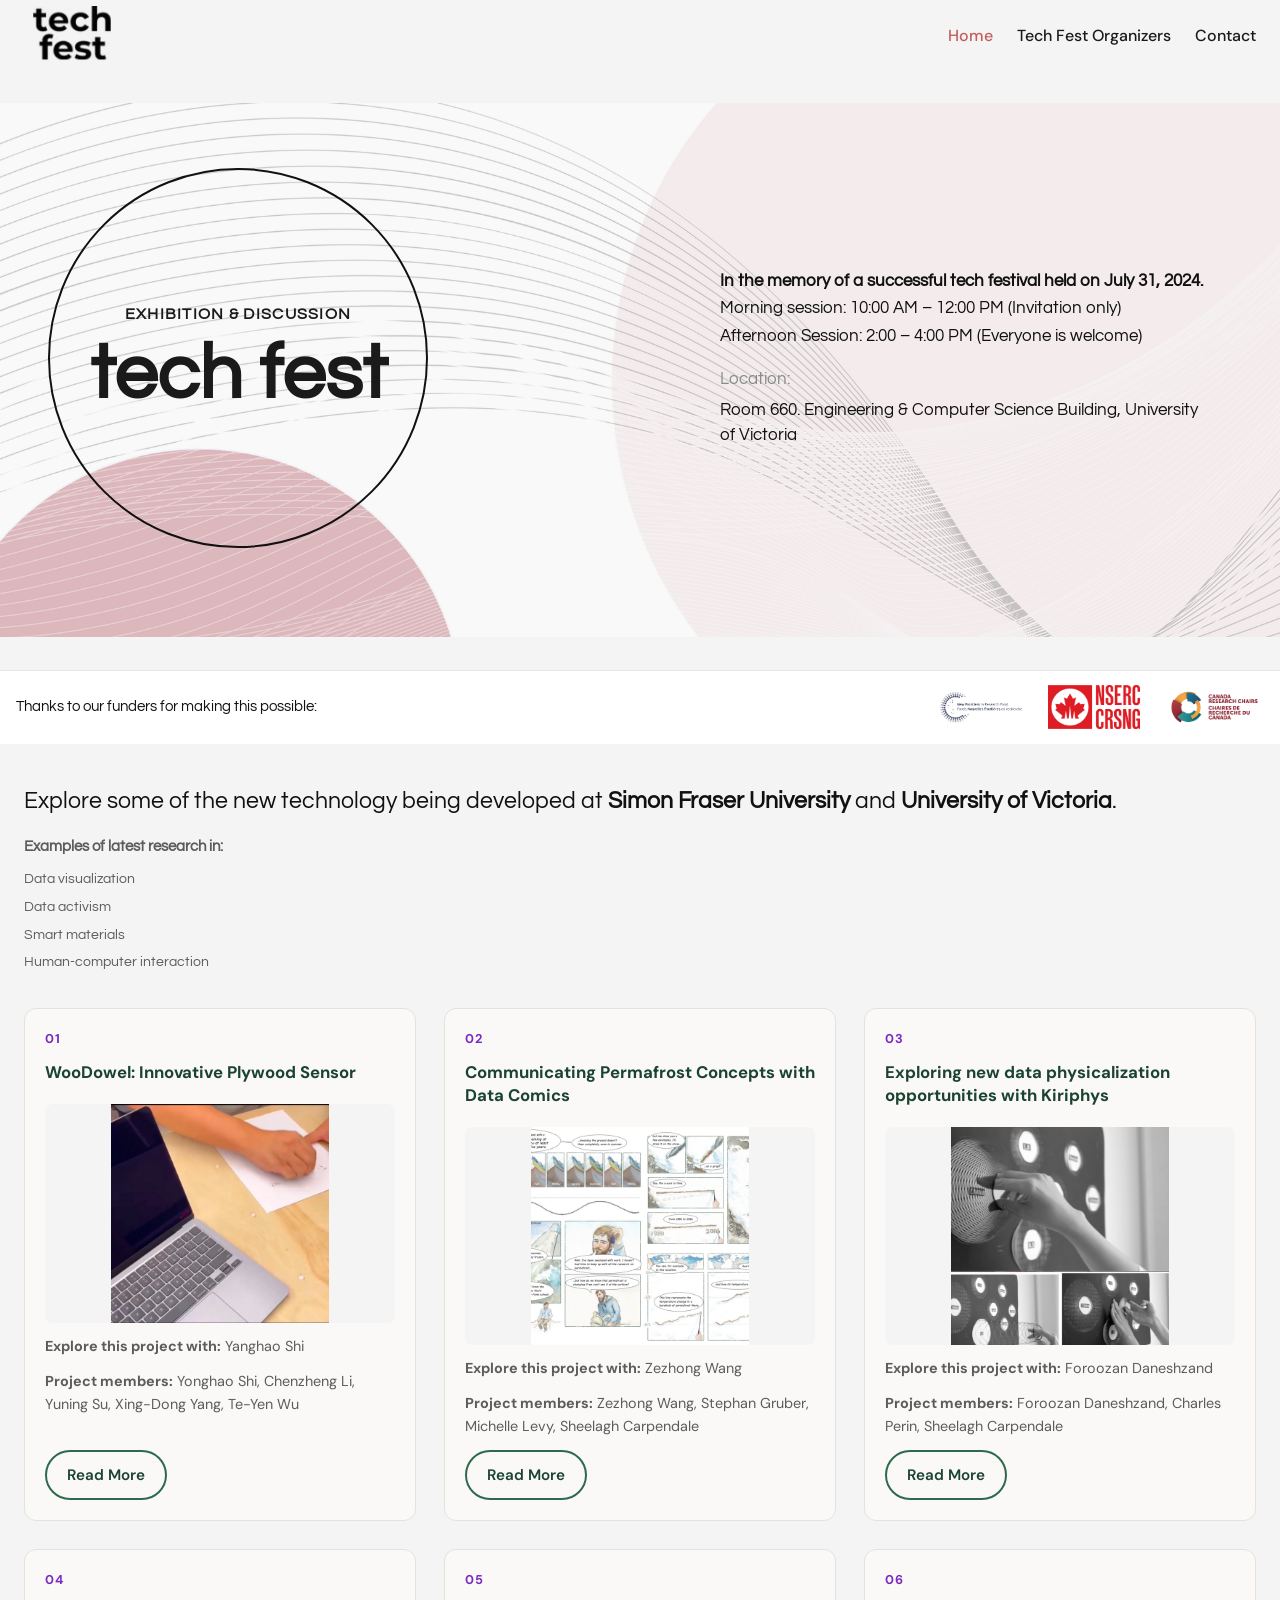
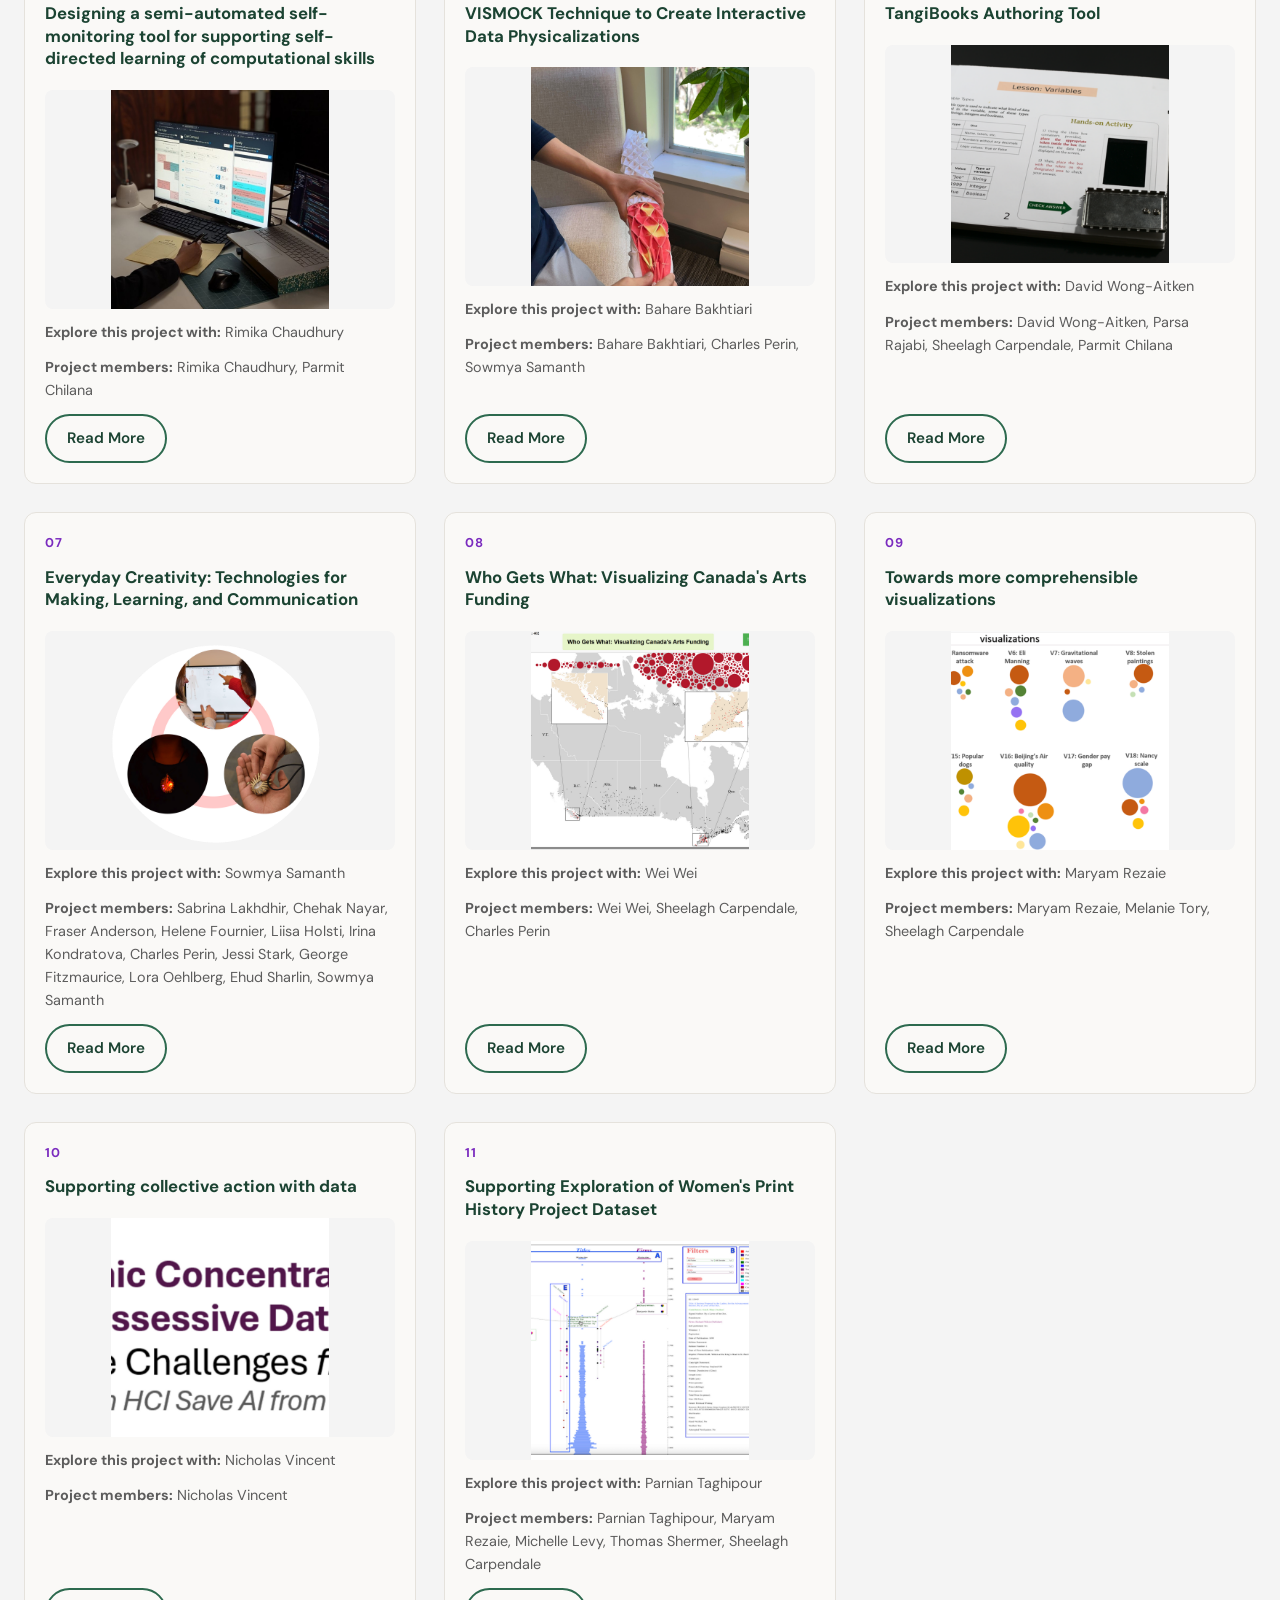
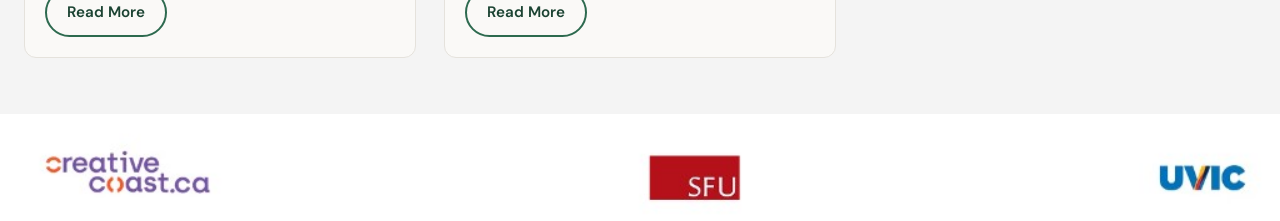
==== commit 15ccaabf: "Added media, made tweaks" ====
--- a/index.html
+++ b/index.html
@@ -16,7 +16,7 @@
   <header class="site-header">
     <div class="container header-inner">
       <a class="brand" href="index.html">
-        <img src="assets/images/logo-techfest.png" alt="Tech Fest logo" width="100" height="72">
+        <img src="assets/images/logo-techfest.png" alt="Tech Fest logo" width="81" height="58">
       </a>
       <button class="nav-toggle" aria-expanded="false" aria-controls="site-nav" aria-label="Toggle navigation">
         <span></span><span></span><span></span>
@@ -193,22 +193,8 @@
     
   </main>
   
-  <section class="section site-partners" aria-label="Partner institutions">
-    <div class="container">
-      <img src="assets/images/partners-strip.png" alt="Creative Coast, Simon Fraser University, and University of Victoria" class="partners-strip">
-    </div>
-  </section>
-  <footer class="site-footer">
-    <div class="container footer-inner">
-      <nav aria-label="Footer">
-        <ul>
-          <li><a href="index.html" class="active">Home</a></li>
-<li><a href="organizers.html">Tech Fest Organizers</a></li>
-<li><a href="contact.html">Contact</a></li>
-        </ul>
-      </nav>
-      <p class="footer-note">Tech Fest · Simon Fraser University &amp; University of Victoria</p>
-    </div>
+  <footer class="site-partners" aria-label="Partner institutions">
+    <img src="assets/images/partners-strip.png" alt="Creative Coast, Simon Fraser University, and University of Victoria" class="partners-strip">
   </footer>
   <script src="assets/js/main.js"></script>
 </body>
--- a/assets/css/styles.css
+++ b/assets/css/styles.css
@@ -90,7 +90,7 @@
 }
 
 .brand img {
-  height: clamp(52px, 7vw, 72px);
+  height: clamp(44px, 5.5vw, 58px);
   width: auto;
 }
 
@@ -568,15 +568,23 @@
 
 .org-partners,
 .site-partners {
-  padding: 1.5rem 0 2rem;
+  margin: 0;
+  padding: 0;
+  width: 100%;
+  border: none;
+  line-height: 0;
   background: #f4f4f4;
 }
 
 .partners-strip {
   width: 100%;
-  max-width: 100%;
+  max-width: none;
   height: auto;
   display: block;
+}
+
+.publication-link {
+  margin: 1rem 0 0;
 }
 
 .role {
@@ -586,11 +594,33 @@
 }
 
 /* Contact form */
+.contact-page {
+  padding: 1.5rem 0 3rem;
+}
+
+.contact-page-inner {
+  width: min(100% - 1rem, 1400px);
+  max-width: 1400px;
+  margin-inline: auto;
+  padding-inline: clamp(0.25rem, 1.5vw, 1rem);
+}
+
+.contact-page h1 {
+  font-size: clamp(2rem, 4vw, 2.75rem);
+  margin: 0 0 0.35rem;
+  color: var(--green-dark);
+}
+
+.contact-page .lead {
+  margin: 0 0 1.25rem;
+}
+
 .contact-form {
   background: var(--surface);
   border: 1px solid var(--border);
   border-radius: var(--radius);
-  padding: 2rem;
+  padding: 1.5rem;
+  max-width: 560px;
 }
 
 .form-note {
@@ -629,7 +659,7 @@
 }
 
 .contact-alt {
-  margin-top: 1.5rem;
+  margin-top: 1rem;
   color: var(--muted);
 }
 
@@ -662,38 +692,45 @@
   color: var(--muted);
 }
 
-/* Footer */
-.site-footer {
-  background: var(--green-dark);
-  color: rgba(255, 255, 255, 0.85);
-  padding: 2rem 0;
-}
-
-.site-footer a {
-  color: #fff;
-}
-
-.footer-inner {
-  display: flex;
-  flex-wrap: wrap;
-  justify-content: space-between;
-  align-items: center;
-  gap: 1rem;
-}
-
-.site-footer ul {
-  display: flex;
-  gap: 1.25rem;
-  list-style: none;
-  margin: 0;
-  padding: 0;
-}
-
-.footer-note {
-  margin: 0;
-  font-size: 0.9rem;
-  opacity: 0.8;
-}
+.project-media-stack {
+  display: flex;
+  flex-direction: column;
+  gap: 2.5rem;
+}
+
+.project-media-item {
+  margin: 0;
+}
+
+.project-media-item img {
+  width: 100%;
+  height: auto;
+  display: block;
+  border-radius: var(--radius);
+  box-shadow: var(--shadow);
+  object-fit: contain;
+  background: #fff;
+}
+
+.project-media-video {
+  position: relative;
+  width: 100%;
+  aspect-ratio: 16 / 9;
+  border-radius: var(--radius);
+  overflow: hidden;
+  box-shadow: var(--shadow);
+  background: #000;
+}
+
+.project-media-video iframe {
+  position: absolute;
+  inset: 0;
+  width: 100%;
+  height: 100%;
+  border: 0;
+}
+
+/* Footer — partners strip */
 
 @media (max-width: 1100px) {
   .project-grid {
@@ -756,16 +793,6 @@
     flex-direction: column;
     gap: 0.75rem;
   }
-
-  .footer-inner {
-    flex-direction: column;
-    text-align: center;
-  }
-
-  .site-footer ul {
-    flex-direction: column;
-    gap: 0.5rem;
-  }
 }
 
 @media (max-width: 640px) {
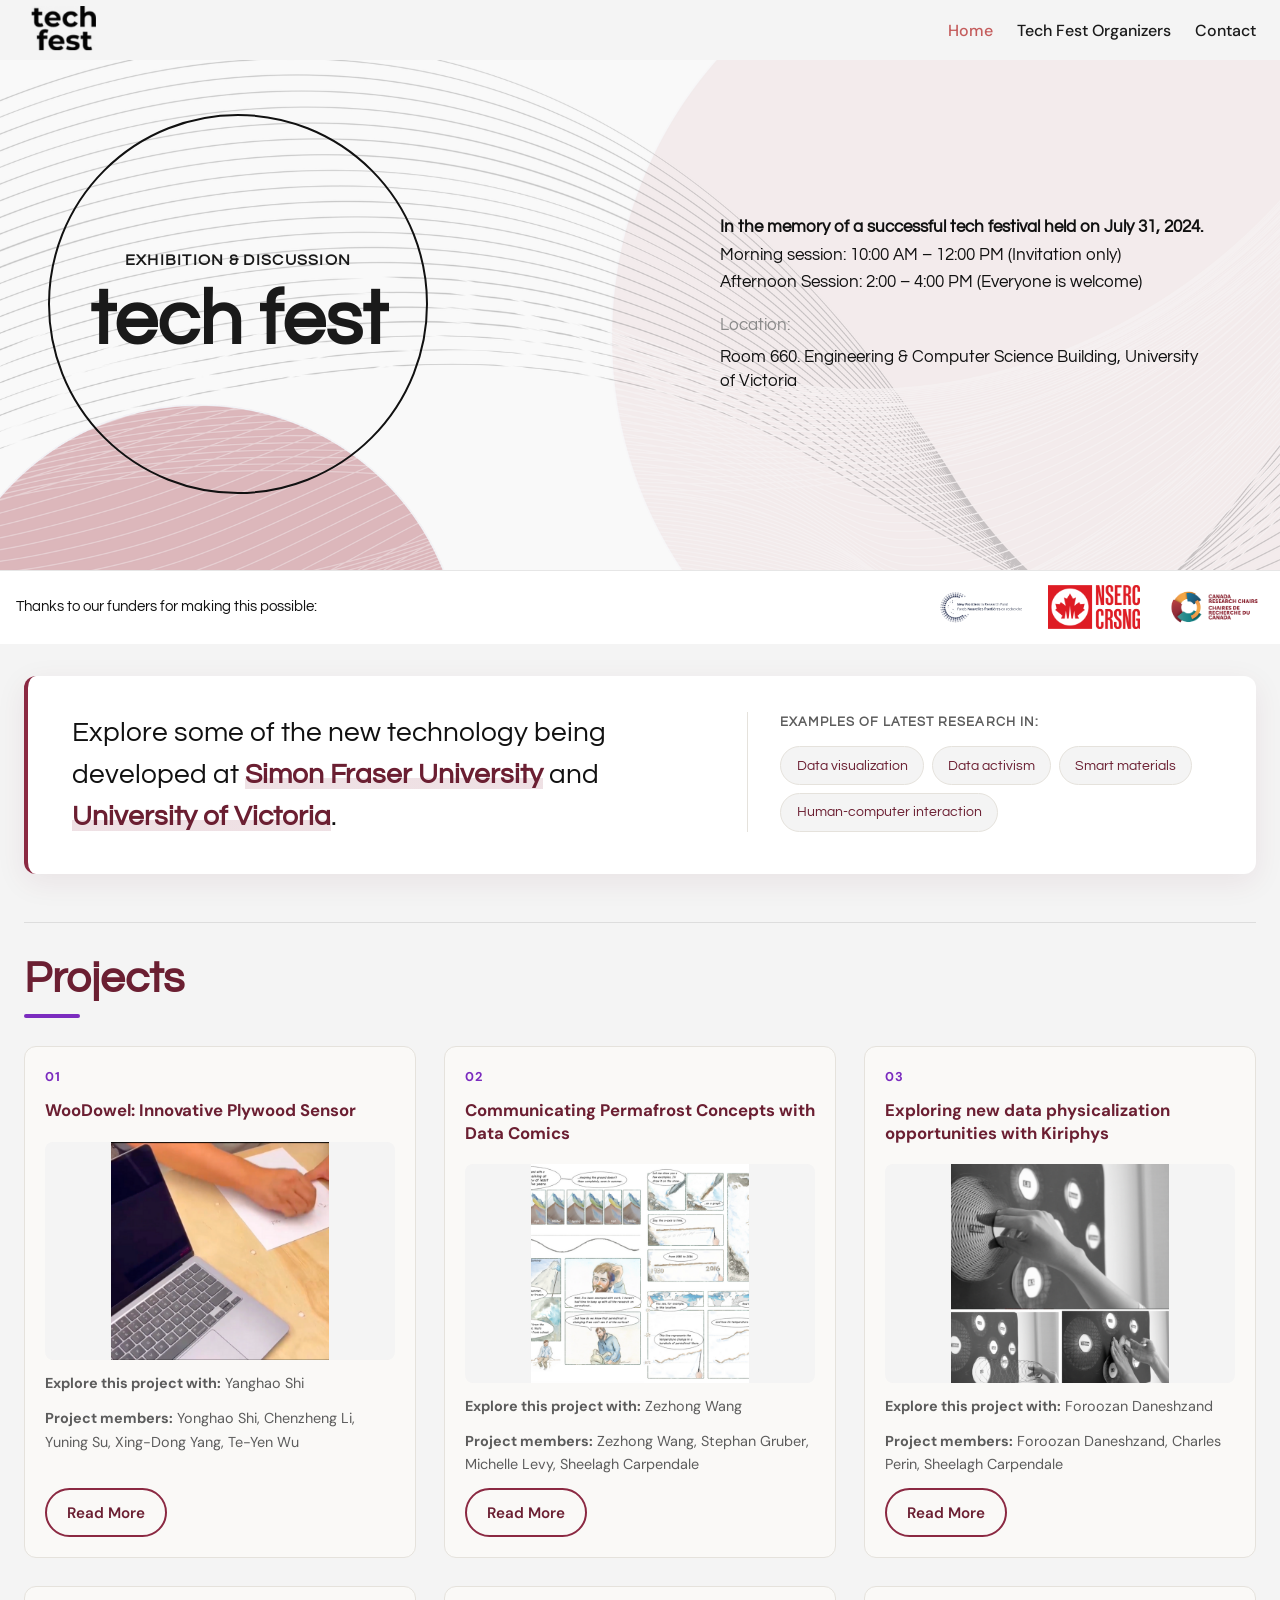
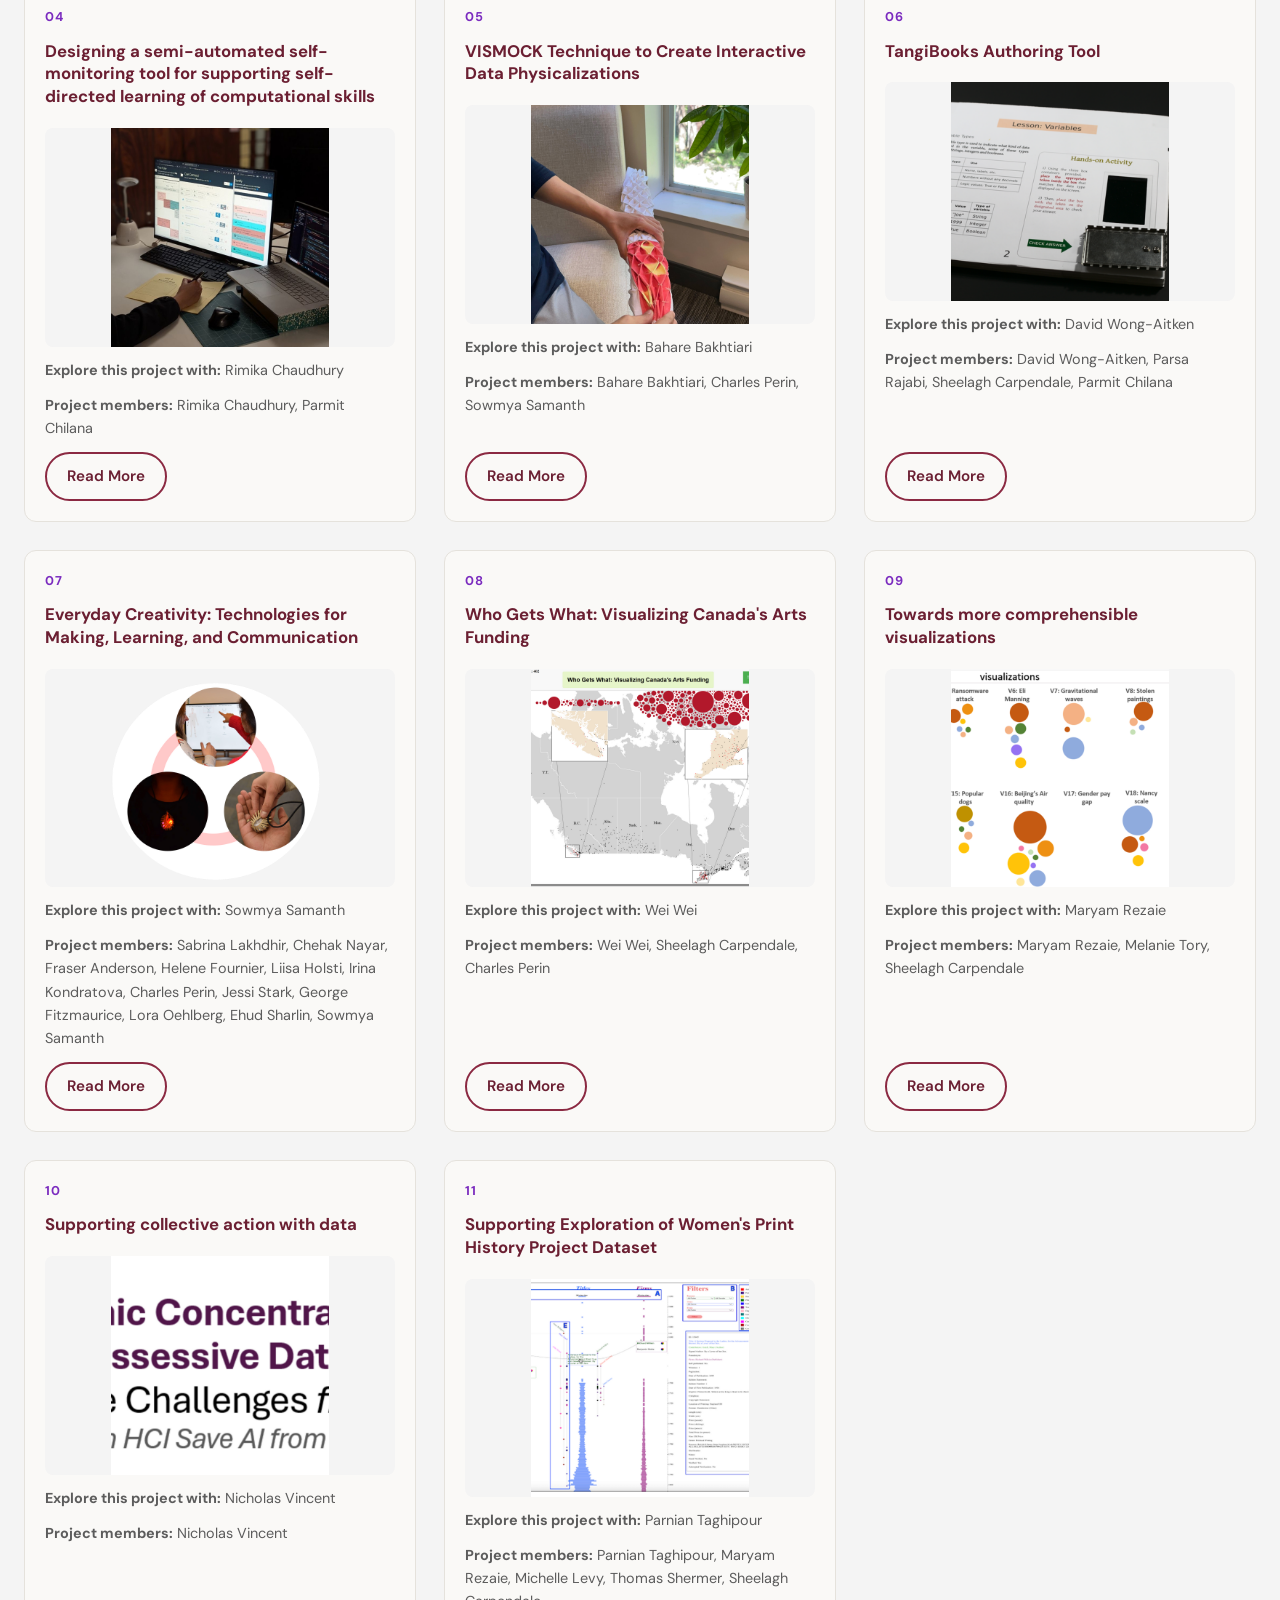
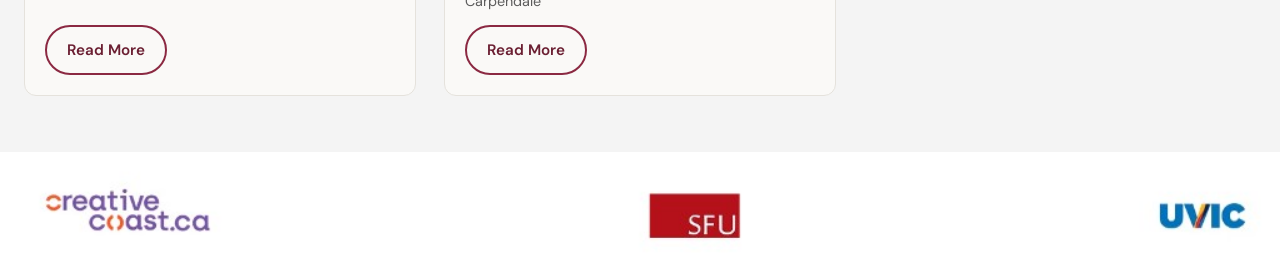
==== commit aec3d4a8: "Updated the logos, removed extra spaces, improved design" ====
--- a/index.html
+++ b/index.html
@@ -16,7 +16,7 @@
   <header class="site-header">
     <div class="container header-inner">
       <a class="brand" href="index.html">
-        <img src="assets/images/logo-techfest.png" alt="Tech Fest logo" width="81" height="58">
+        <img src="assets/images/logo-techfest.png" alt="Tech Fest logo" width="67" height="48">
       </a>
       <button class="nav-toggle" aria-expanded="false" aria-controls="site-nav" aria-label="Toggle navigation">
         <span></span><span></span><span></span>
@@ -66,15 +66,22 @@
     <section class="section projects-section" id="projects">
       <div class="projects-panel">
         <div class="projects-intro">
-          <p class="projects-lead">Explore some of the new technology being developed at <strong>Simon Fraser University</strong> and <strong>University of Victoria</strong>.</p>
-          <p class="topics-label">Examples of latest research in:</p>
-          <ul class="topic-list-compact">
-            <li>Data visualization</li>
-            <li>Data activism</li>
-            <li>Smart materials</li>
-            <li>Human-computer interaction</li>
-          </ul>
-        </div>
+          <div class="projects-intro-card">
+            <p class="projects-lead">Explore some of the new technology being developed at <strong>Simon Fraser University</strong> and <strong>University of Victoria</strong>.</p>
+            <div class="projects-topics">
+              <p class="topics-label">Examples of latest research in:</p>
+              <ul class="topic-tags">
+                <li>Data visualization</li>
+                <li>Data activism</li>
+                <li>Smart materials</li>
+                <li>Human-computer interaction</li>
+              </ul>
+            </div>
+          </div>
+        </div>
+        <header class="projects-header">
+          <h2 class="projects-title">Projects</h2>
+        </header>
         <div class="project-grid">
           
         <article class="project-card">
--- a/assets/css/styles.css
+++ b/assets/css/styles.css
@@ -1,6 +1,6 @@
 :root {
-  --green: #2d6a4f;
-  --green-dark: #1b4332;
+  --green: #8B2942;
+  --green-dark: #6B1F32;
   --purple: #7b2cbf;
   --purple-light: #9d4edd;
   --bg: #faf9f7;
@@ -8,7 +8,7 @@
   --text: #1a1a1a;
   --muted: #5c5c5c;
   --border: #e5e2dc;
-  --shadow: 0 8px 30px rgba(27, 67, 50, 0.08);
+  --shadow: 0 8px 30px rgba(107, 31, 50, 0.08);
   --radius: 12px;
   --max: 1120px;
 }
@@ -90,7 +90,7 @@
 }
 
 .brand img {
-  height: clamp(44px, 5.5vw, 58px);
+  height: clamp(36px, 4.5vw, 48px);
   width: auto;
 }
 
@@ -152,7 +152,12 @@
 }
 
 body.page-home .section.projects-section {
-  padding-top: 2.5rem;
+  padding-top: 2rem;
+  padding-bottom: 3.5rem;
+}
+
+body.page-home .hero-main {
+  padding-top: 0;
 }
 
 /* Hero */
@@ -171,8 +176,8 @@
   display: flex;
   align-items: center;
   justify-content: center;
-  min-height: clamp(340px, 50vw, 600px);
-  padding: clamp(0.75rem, 2vw, 1.5rem) clamp(0.5rem, 2vw, 1.5rem) clamp(1.5rem, 4vw, 3rem);
+  min-height: clamp(290px, 42vw, 510px);
+  padding: clamp(0.75rem, 2vw, 1.5rem) clamp(0.5rem, 2vw, 1.5rem) clamp(0.75rem, 2vw, 1.35rem);
   overflow: hidden;
 }
 
@@ -181,8 +186,8 @@
   inset: 0;
   width: 100%;
   height: 100%;
-  object-fit: contain;
-  object-position: center;
+  object-fit: cover;
+  object-position: center top;
   opacity: 0.45;
   pointer-events: none;
 }
@@ -361,47 +366,99 @@
 }
 
 .projects-intro {
-  margin-bottom: 2rem;
+  margin-bottom: 0;
   max-width: none;
   padding-left: 0;
 }
 
+.projects-intro-card {
+  background: #fff;
+  border-radius: var(--radius);
+  border-left: 4px solid var(--green);
+  box-shadow: var(--shadow);
+  padding: clamp(1.5rem, 3.5vw, 2.25rem) clamp(1.5rem, 4vw, 2.75rem);
+  display: grid;
+  grid-template-columns: minmax(0, 1.35fr) minmax(0, 1fr);
+  gap: clamp(1.25rem, 4vw, 3rem);
+  align-items: start;
+}
+
 .projects-lead {
   font-family: "Questrial", "DM Sans", sans-serif;
-  font-size: clamp(1.15rem, 2.2vw, 1.45rem);
+  font-size: clamp(1.25rem, 2.5vw, 1.75rem);
   line-height: 1.5;
-  margin: 0 0 1rem;
+  margin: 0;
   color: #111;
 }
 
 .projects-lead strong {
   display: inline;
   font-weight: 700;
+  color: var(--green-dark);
+  background: linear-gradient(transparent 62%, rgba(139, 41, 66, 0.14) 62%);
+}
+
+.projects-topics {
+  border-left: 1px solid var(--border);
+  padding-left: clamp(1rem, 3vw, 2rem);
 }
 
 .projects-section .topics-label {
   font-family: "Questrial", "DM Sans", sans-serif;
-  font-size: 0.95rem;
+  font-size: 0.82rem;
   font-weight: 600;
-  margin: 0 0 0.35rem;
+  margin: 0 0 0.85rem;
   color: var(--muted);
-}
-
-.topic-list-compact {
+  text-transform: uppercase;
+  letter-spacing: 0.08em;
+}
+
+.topic-tags {
+  display: flex;
+  flex-wrap: wrap;
+  gap: 0.5rem;
+  list-style: none;
+  margin: 0;
+  padding: 0;
+}
+
+.topic-tags li {
+  font-family: "Questrial", "DM Sans", sans-serif;
+  font-size: 0.875rem;
+  font-weight: 500;
+  padding: 0.45rem 0.95rem;
+  background: #f4f4f4;
+  border: 1px solid var(--border);
+  border-radius: 999px;
+  color: var(--green-dark);
+}
+
+.projects-header {
+  margin: clamp(2rem, 5vw, 3rem) 0 1.75rem;
+  padding-top: clamp(1.5rem, 3vw, 2rem);
+  border-top: 1px solid #ddd;
+}
+
+.projects-title {
+  font-family: "Questrial", "DM Sans", sans-serif;
+  font-size: clamp(2rem, 4vw, 2.75rem);
+  font-weight: 700;
+  color: var(--green-dark);
+  margin: 0;
+  line-height: 1.1;
+}
+
+.projects-title::after {
+  content: "";
   display: block;
-  list-style: none;
-  margin: 0;
-  padding: 0;
-}
-
-.topic-list-compact li {
-  font-family: "Questrial", "DM Sans", sans-serif;
-  font-size: 0.9rem;
-  color: var(--muted);
-  padding: 0.15rem 0;
-}
-
-.projects-section h2 {
+  width: 3.5rem;
+  height: 4px;
+  margin-top: 0.65rem;
+  background: var(--purple);
+  border-radius: 2px;
+}
+
+.projects-section h2:not(.projects-title) {
   font-size: 2rem;
   color: var(--green-dark);
   margin-bottom: 2rem;
@@ -532,6 +589,16 @@
 }
 
 /* Organizers */
+body.page-organizers .section {
+  padding: 0.75rem 0 2.5rem;
+}
+
+body.page-organizers h1 {
+  font-size: clamp(2rem, 4vw, 2.75rem);
+  margin: 0 0 1rem;
+  color: var(--green-dark);
+}
+
 .organizers-grid {
   display: grid;
   grid-template-columns: repeat(auto-fit, minmax(280px, 1fr));
@@ -545,10 +612,27 @@
   padding: 2rem;
 }
 
+.org-logo-frame {
+  width: 100%;
+  min-height: 72px;
+  margin-bottom: 0.75rem;
+  display: flex;
+  align-items: center;
+  justify-content: flex-start;
+  padding: 0.65rem 1rem;
+  background: #f4f4f4;
+  border-radius: 8px;
+  overflow: visible;
+}
+
 .org-logo {
-  max-height: 56px;
+  display: block;
   width: auto;
-  margin-bottom: 1rem;
+  max-width: 100%;
+  height: auto;
+  max-height: 48px;
+  object-fit: contain;
+  object-position: left center;
 }
 
 .org-list {
@@ -626,7 +710,7 @@
 .form-note {
   font-size: 0.85rem;
   color: var(--muted);
-  background: #f0f7f4;
+  background: #f9f0f2;
   padding: 0.75rem 1rem;
   border-radius: 8px;
   margin-top: 0;
@@ -741,8 +825,8 @@
 @media (max-width: 768px) {
   .hero-main {
     min-height: auto;
-    padding-top: 2rem;
-    padding-bottom: 2rem;
+    padding-top: 1.25rem;
+    padding-bottom: 1rem;
   }
 
   .hero-layout {
@@ -768,6 +852,17 @@
 
   .hero-funder-logos {
     justify-content: flex-start;
+  }
+
+  .projects-intro-card {
+    grid-template-columns: 1fr;
+  }
+
+  .projects-topics {
+    border-left: none;
+    border-top: 1px solid var(--border);
+    padding-left: 0;
+    padding-top: 1.25rem;
   }
 
   .nav-toggle {
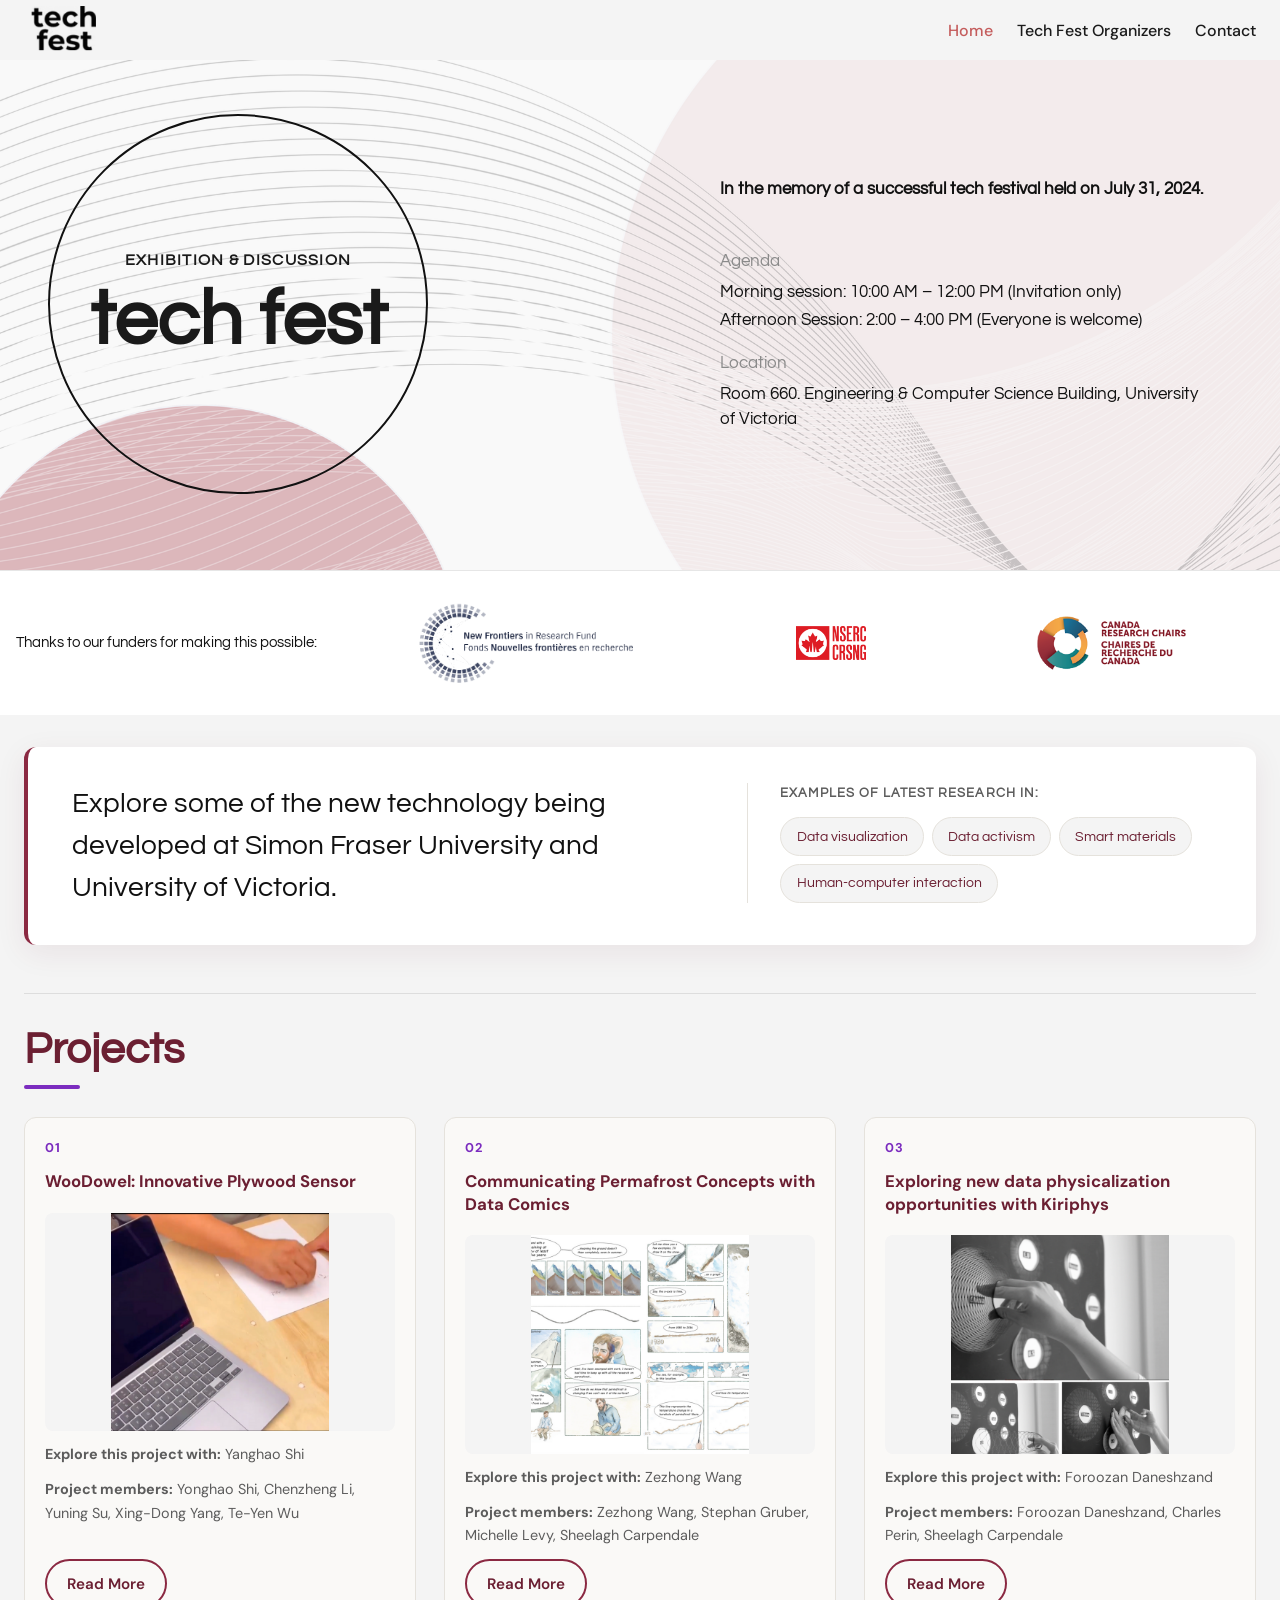
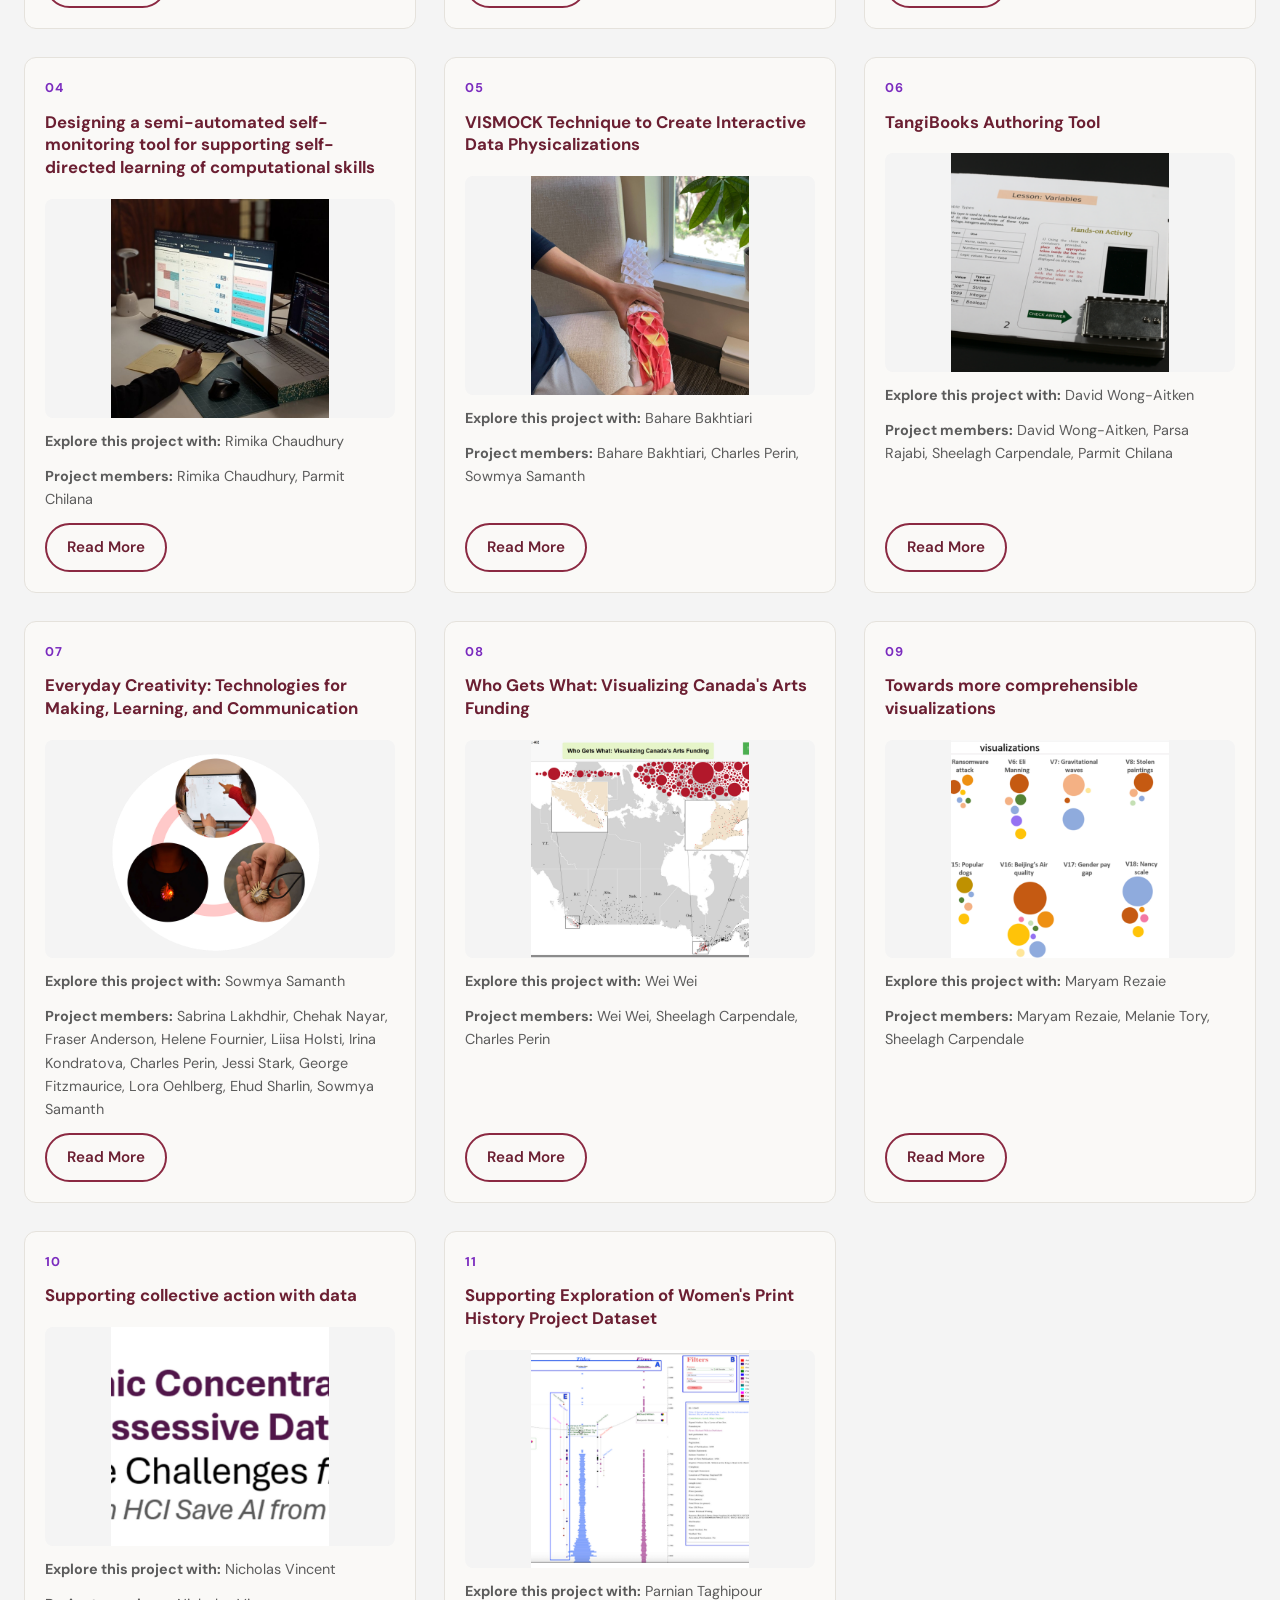
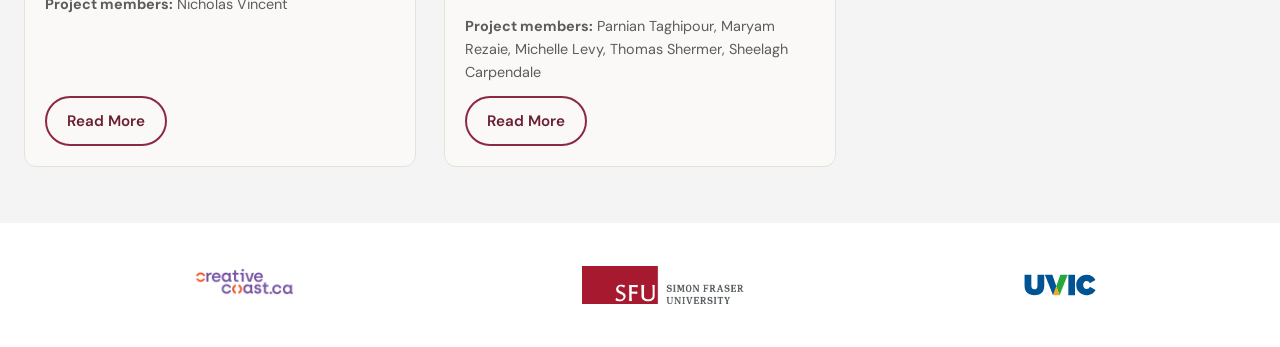
==== commit ea0ebcb4: "Improve footer logos, funder sizing, and homepage styling. Co-authored-by: Cursor <cursoragent@curso" ====
--- a/index.html
+++ b/index.html
@@ -45,9 +45,11 @@
             </div>
             <div class="hero-event">
               <p class="hero-memory">In the memory of a successful tech festival held on July 31, 2024.</p>
+              <br>
+              <h2>Agenda</h2>
               <p>Morning session: 10:00 AM – 12:00 PM (Invitation only)</p>
               <p>Afternoon Session: 2:00 – 4:00 PM (Everyone is welcome)</p>
-              <h2>Location:</h2>
+              <h2>Location</h2>
               <p>Room 660. Engineering &amp; Computer Science Building, University of Victoria</p>
             </div>
           </div>
@@ -55,9 +57,9 @@
         <div class="hero-funders">
           <p class="hero-funders-text">Thanks to our funders for making this possible:</p>
           <div class="hero-funder-logos">
-            <img src="assets/images/funder-nfrf.png" alt="New Frontiers in Research Fund">
-            <img src="assets/images/funder-nserc.png" alt="NSERC CRSNG">
-            <img src="assets/images/funder-crc.png" alt="Canada Research Chairs">
+            <img class="funder-logo funder-logo-nfrf" src="assets/images/funder-nfrf.png" alt="New Frontiers in Research Fund">
+            <img class="funder-logo funder-logo-nserc" src="assets/images/funder-nserc.png" alt="NSERC CRSNG">
+            <img class="funder-logo funder-logo-crc" src="assets/images/funder-crc.png" alt="Canada Research Chairs">
           </div>
         </div>
       </div>
@@ -67,7 +69,7 @@
       <div class="projects-panel">
         <div class="projects-intro">
           <div class="projects-intro-card">
-            <p class="projects-lead">Explore some of the new technology being developed at <strong>Simon Fraser University</strong> and <strong>University of Victoria</strong>.</p>
+            <p class="projects-lead">Explore some of the new technology being developed at Simon Fraser University and University of Victoria.</p>
             <div class="projects-topics">
               <p class="topics-label">Examples of latest research in:</p>
               <ul class="topic-tags">
@@ -201,7 +203,11 @@
   </main>
   
   <footer class="site-partners" aria-label="Partner institutions">
-    <img src="assets/images/partners-strip.png" alt="Creative Coast, Simon Fraser University, and University of Victoria" class="partners-strip">
+    <div class="partners-strip-inner">
+      <img src="assets/images/creative-coast-logo.png" alt="Creative Coast" class="partners-logo partners-logo-creative-coast">
+      <img src="assets/images/sfu-logo.png" alt="Simon Fraser University" class="partners-logo partners-logo-sfu">
+      <img src="assets/images/uvic-logo.svg" alt="University of Victoria" class="partners-logo partners-logo-uvic">
+    </div>
   </footer>
   <script src="assets/js/main.js"></script>
 </body>
--- a/assets/css/styles.css
+++ b/assets/css/styles.css
@@ -310,12 +310,25 @@
   display: block;
   height: auto;
   width: auto;
-  max-height: 44px;
   max-width: 100%;
   object-fit: contain;
   object-position: center;
   flex-shrink: 0;
 }
+
+.funder-logo-nfrf {
+  max-height: clamp(85px, 9.5vw, 115px);
+}
+
+.funder-logo-nserc {
+  max-height: clamp(28px, 3.2vw, 34px);
+}
+
+.funder-logo-crc {
+
+    max-height: clamp(70px, 9vw, 76px);
+  }
+
 
 /* Sections */
 .section {
@@ -656,15 +669,40 @@
   padding: 0;
   width: 100%;
   border: none;
-  line-height: 0;
-  background: #f4f4f4;
-}
-
-.partners-strip {
-  width: 100%;
-  max-width: none;
+  background: #fff;
+}
+
+.partners-strip-inner {
+  display: flex;
+  align-items: center;
+  justify-content: space-between;
+  gap: clamp(0.75rem, 3vw, 1.75rem);
+  width: min(100% - 2rem, 960px);
+  margin-inline: auto;
+  padding-block: 0.15rem;
+  padding-inline: clamp(1rem, 3vw, 1.5rem);
+}
+
+.partners-logo {
+  display: block;
+  width: auto;
   height: auto;
-  display: block;
+  max-width: min(100%, 320px);
+  object-fit: contain;
+  object-position: center;
+  flex: 0 1 auto;
+}
+
+.partners-logo-creative-coast {
+  max-height: clamp(70px, 9.5vw, 120px);
+}
+
+.partners-logo-sfu {
+  max-height: clamp(30px, 3.8vw, 38px);
+}
+
+.partners-logo-uvic {
+  max-height: clamp(16px, 2vw, 22px);
 }
 
 .publication-link {
@@ -852,6 +890,13 @@
 
   .hero-funder-logos {
     justify-content: flex-start;
+  }
+
+  .partners-strip-inner {
+    flex-wrap: wrap;
+    justify-content: center;
+    row-gap: 0.35rem;
+    padding-block: 0.15rem;
   }
 
   .projects-intro-card {
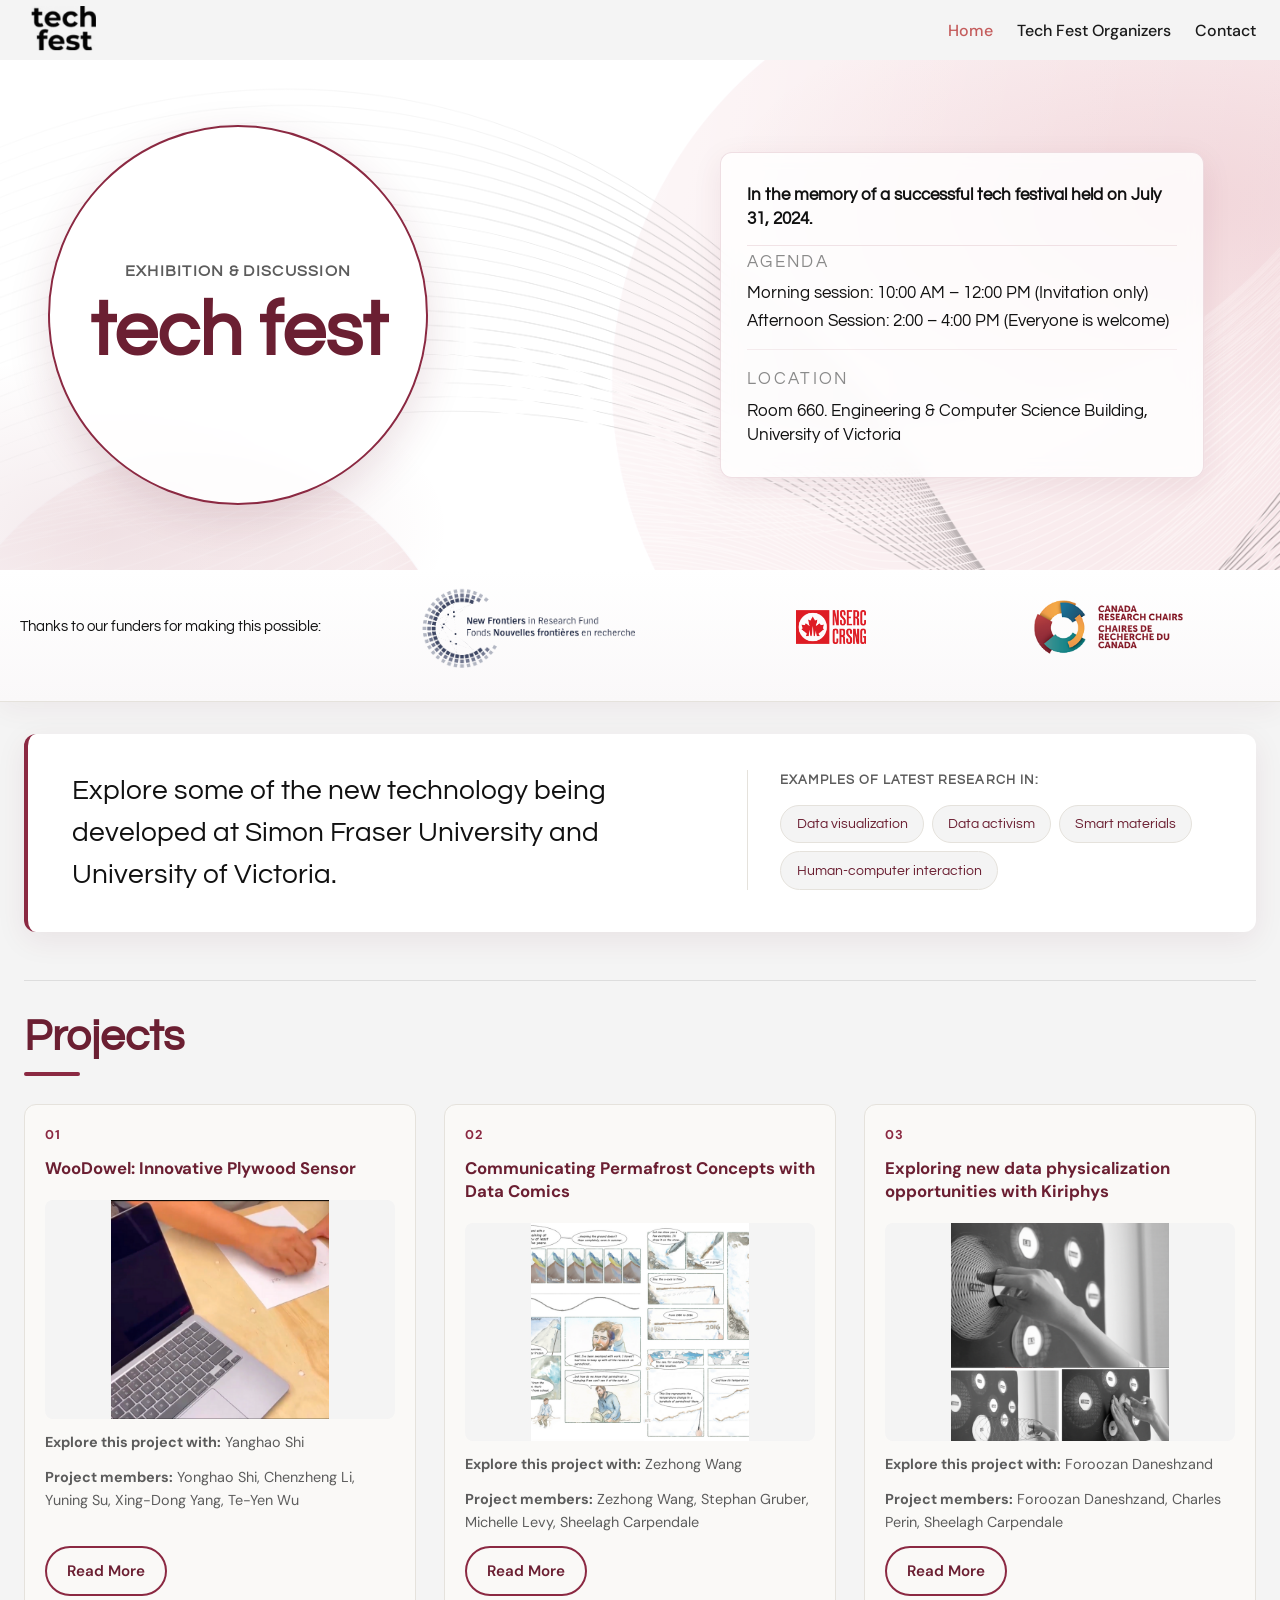
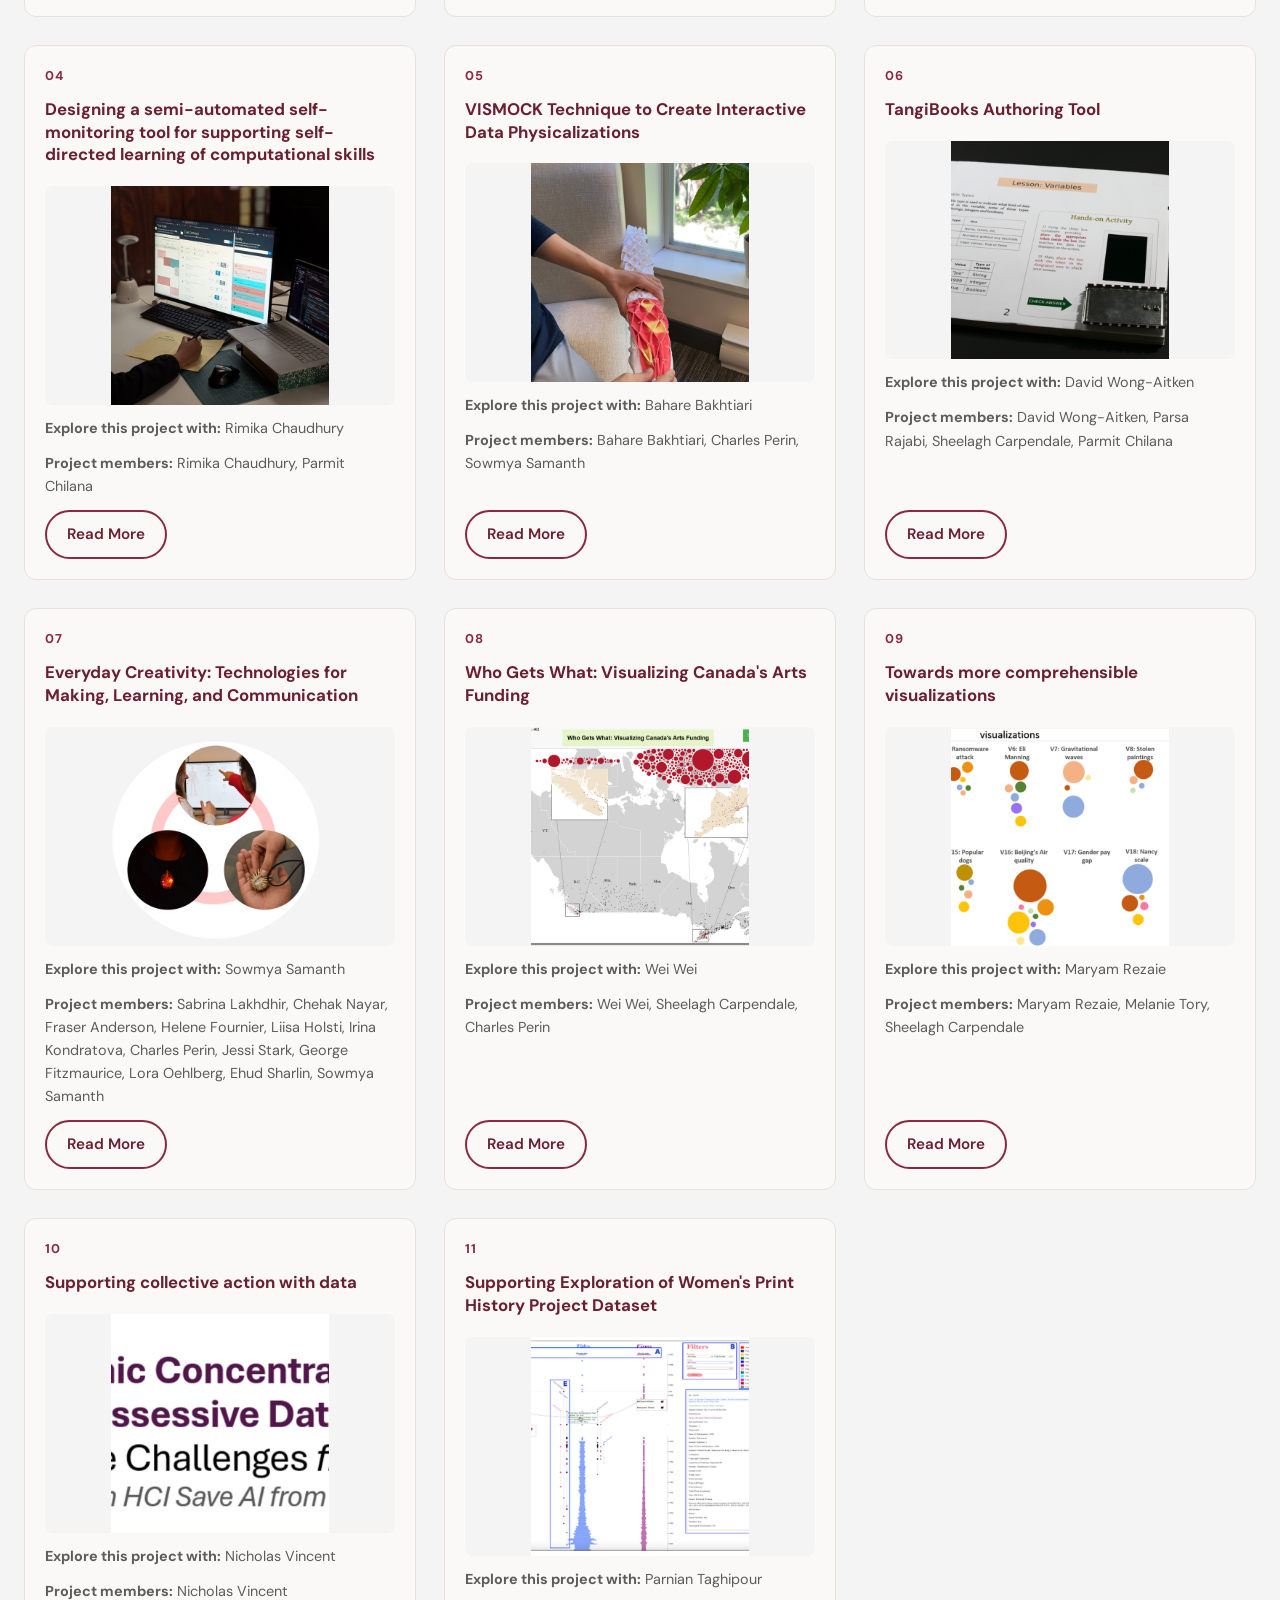
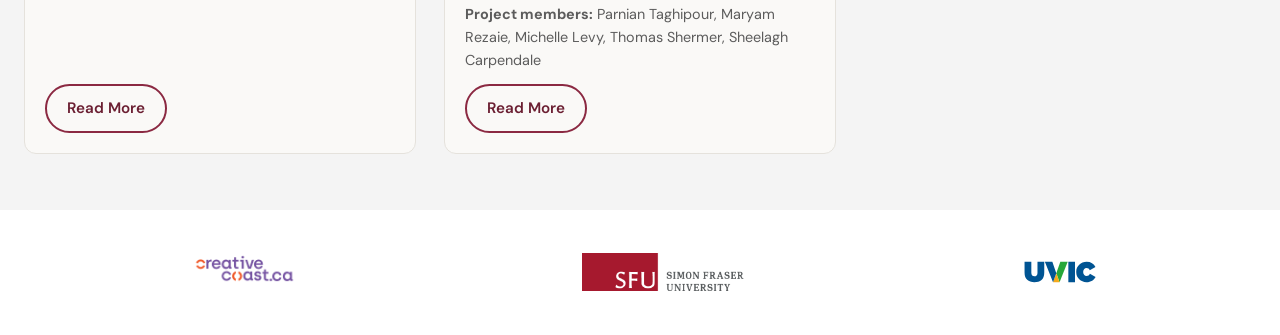
==== commit c1915394: "Improve hero banner quality and align accent colors with maroon theme. Co-authored-by: Cursor <curso" ====
--- a/index.html
+++ b/index.html
@@ -45,12 +45,15 @@
             </div>
             <div class="hero-event">
               <p class="hero-memory">In the memory of a successful tech festival held on July 31, 2024.</p>
-              <br>
-              <h2>Agenda</h2>
-              <p>Morning session: 10:00 AM – 12:00 PM (Invitation only)</p>
-              <p>Afternoon Session: 2:00 – 4:00 PM (Everyone is welcome)</p>
-              <h2>Location</h2>
-              <p>Room 660. Engineering &amp; Computer Science Building, University of Victoria</p>
+              <div class="hero-event-block">
+                <h2 class="hero-event-heading">Agenda</h2>
+                <p>Morning session: 10:00 AM – 12:00 PM (Invitation only)</p>
+                <p>Afternoon Session: 2:00 – 4:00 PM (Everyone is welcome)</p>
+              </div>
+              <div class="hero-event-block">
+                <h2 class="hero-event-heading">Location</h2>
+                <p>Room 660. Engineering &amp; Computer Science Building, University of Victoria</p>
+              </div>
             </div>
           </div>
         </div>
--- a/assets/css/styles.css
+++ b/assets/css/styles.css
@@ -42,7 +42,7 @@
 }
 
 a:hover {
-  color: var(--purple);
+  color: var(--green);
 }
 
 .container {
@@ -127,7 +127,7 @@
 
 .site-nav a.active,
 .site-nav a:hover {
-  color: var(--purple);
+  color: var(--green);
 }
 
 /* Homepage */
@@ -169,6 +169,9 @@
 .hero-panel {
   width: min(100%, 1400px);
   margin-inline: auto;
+  background: #fff;
+  border-bottom: 1px solid var(--border);
+  box-shadow: 0 6px 28px rgba(107, 31, 50, 0.06);
 }
 
 .hero-main {
@@ -177,8 +180,34 @@
   align-items: center;
   justify-content: center;
   min-height: clamp(290px, 42vw, 510px);
-  padding: clamp(0.75rem, 2vw, 1.5rem) clamp(0.5rem, 2vw, 1.5rem) clamp(0.75rem, 2vw, 1.35rem);
+  padding: clamp(0.75rem, 2vw, 1.5rem) clamp(0.5rem, 2vw, 1.5rem) 0;
   overflow: hidden;
+}
+
+.hero-main::before {
+  content: "";
+  position: absolute;
+  inset: 0;
+  background: linear-gradient(
+    100deg,
+    rgba(255, 255, 255, 0.96) 0%,
+    rgba(255, 255, 255, 0.9) 34%,
+    rgba(255, 255, 255, 0.55) 58%,
+    rgba(255, 255, 255, 0.18) 100%
+  );
+  z-index: 1;
+  pointer-events: none;
+}
+
+.hero-main::after {
+  content: "";
+  position: absolute;
+  inset: 0;
+  background:
+    radial-gradient(ellipse 50% 60% at 92% 28%, rgba(196, 92, 108, 0.14) 0%, transparent 72%),
+    radial-gradient(ellipse 40% 50% at 8% 92%, rgba(139, 41, 66, 0.1) 0%, transparent 68%);
+  z-index: 2;
+  pointer-events: none;
 }
 
 .hero-decor {
@@ -187,14 +216,16 @@
   width: 100%;
   height: 100%;
   object-fit: cover;
-  object-position: center top;
-  opacity: 0.45;
+  object-position: 72% 22%;
+  opacity: 1;
+  z-index: 0;
+  filter: saturate(1.12) contrast(1.04);
   pointer-events: none;
 }
 
 .hero-layout {
   position: relative;
-  z-index: 1;
+  z-index: 3;
   width: min(100%, 1180px);
   margin-right: auto;
   margin-left: 0;
@@ -213,7 +244,7 @@
 .hero-circle {
   width: clamp(240px, 30vw, 380px);
   aspect-ratio: 1;
-  border: 2px solid #111;
+  border: 2px solid var(--green);
   border-radius: 50%;
   display: flex;
   flex-direction: column;
@@ -221,7 +252,9 @@
   justify-content: center;
   text-align: center;
   padding: 1.5rem;
-  background: transparent;
+  background: rgba(255, 255, 255, 0.88);
+  box-shadow: 0 14px 44px rgba(107, 31, 50, 0.14);
+  backdrop-filter: blur(6px);
 }
 
 .hero-circle-label {
@@ -233,6 +266,7 @@
   margin: 0 0 0.85rem;
   line-height: 1.35;
   max-width: 15rem;
+  color: var(--muted);
 }
 
 .hero-circle-title {
@@ -242,19 +276,43 @@
   text-transform: lowercase;
   margin: 0;
   line-height: 0.95;
+  color: var(--green-dark);
 }
 
 .hero-event {
   font-family: "Questrial", "DM Sans", sans-serif;
   max-width: 34rem;
+  background: rgba(255, 255, 255, 0.82);
+  border: 1px solid rgba(139, 41, 66, 0.14);
+  border-radius: var(--radius);
+  padding: clamp(1.15rem, 2.5vw, 1.65rem);
+  box-shadow: var(--shadow);
+  backdrop-filter: blur(8px);
 }
 
 .hero-memory {
   font-size: clamp(1rem, 1.8vw, 1.15rem);
   font-weight: 700;
   line-height: 1.45;
-  color: #111;
-  margin: 0 0 0.85rem;
+  color: var(--green-dark);
+  margin: 0 0 0.5rem;
+  padding-bottom: 0.85rem;
+  border-bottom: 1px solid rgba(139, 41, 66, 0.12);
+}
+
+.hero-event-block + .hero-event-block {
+  margin-top: 1rem;
+  padding-top: 1rem;
+  border-top: 1px solid rgba(139, 41, 66, 0.08);
+}
+
+.hero-event-heading {
+  font-size: 0.72rem;
+  font-weight: 700;
+  letter-spacing: 0.14em;
+  text-transform: uppercase;
+  color: var(--green);
+  margin: 0 0 0.45rem;
 }
 
 .hero-event h2 {
@@ -285,9 +343,9 @@
   align-items: center;
   justify-content: space-between;
   gap: 1rem 2rem;
-  padding: 0.9rem clamp(0.25rem, 1.5vw, 1rem);
-  background: #fff;
-  border-top: 1px solid #e6e6e6;
+  padding: 0 clamp(0.75rem, 2vw, 1.25rem) 1rem;
+  background: linear-gradient(180deg, #fff 0%, #faf8f9 100%);
+  border-top: none;
 }
 
 .hero-funders-text {
@@ -325,10 +383,8 @@
 }
 
 .funder-logo-crc {
-
-    max-height: clamp(70px, 9vw, 76px);
-  }
-
+  max-height: clamp(70px, 9vw, 76px);
+}
 
 /* Sections */
 .section {
@@ -467,7 +523,7 @@
   width: 3.5rem;
   height: 4px;
   margin-top: 0.65rem;
-  background: var(--purple);
+  background: var(--green);
   border-radius: 2px;
 }
 
@@ -503,7 +559,7 @@
   display: inline-block;
   font-size: 0.8rem;
   font-weight: 700;
-  color: var(--purple);
+  color: var(--green);
   letter-spacing: 0.05em;
 }
 
@@ -776,7 +832,7 @@
 
 .form-row input:focus,
 .form-row textarea:focus {
-  outline: 2px solid var(--purple-light);
+  outline: 2px solid var(--green);
   border-color: transparent;
 }
 
@@ -803,7 +859,7 @@
 }
 
 .project-block h2 {
-  color: var(--purple);
+  color: var(--green-dark);
   font-size: 1.1rem;
   text-transform: uppercase;
   letter-spacing: 0.04em;
@@ -864,7 +920,7 @@
   .hero-main {
     min-height: auto;
     padding-top: 1.25rem;
-    padding-bottom: 1rem;
+    padding-bottom: 0;
   }
 
   .hero-layout {
@@ -881,6 +937,7 @@
   .hero-event {
     margin-inline: auto;
     text-align: left;
+    max-width: 100%;
   }
 
   .hero-funders {
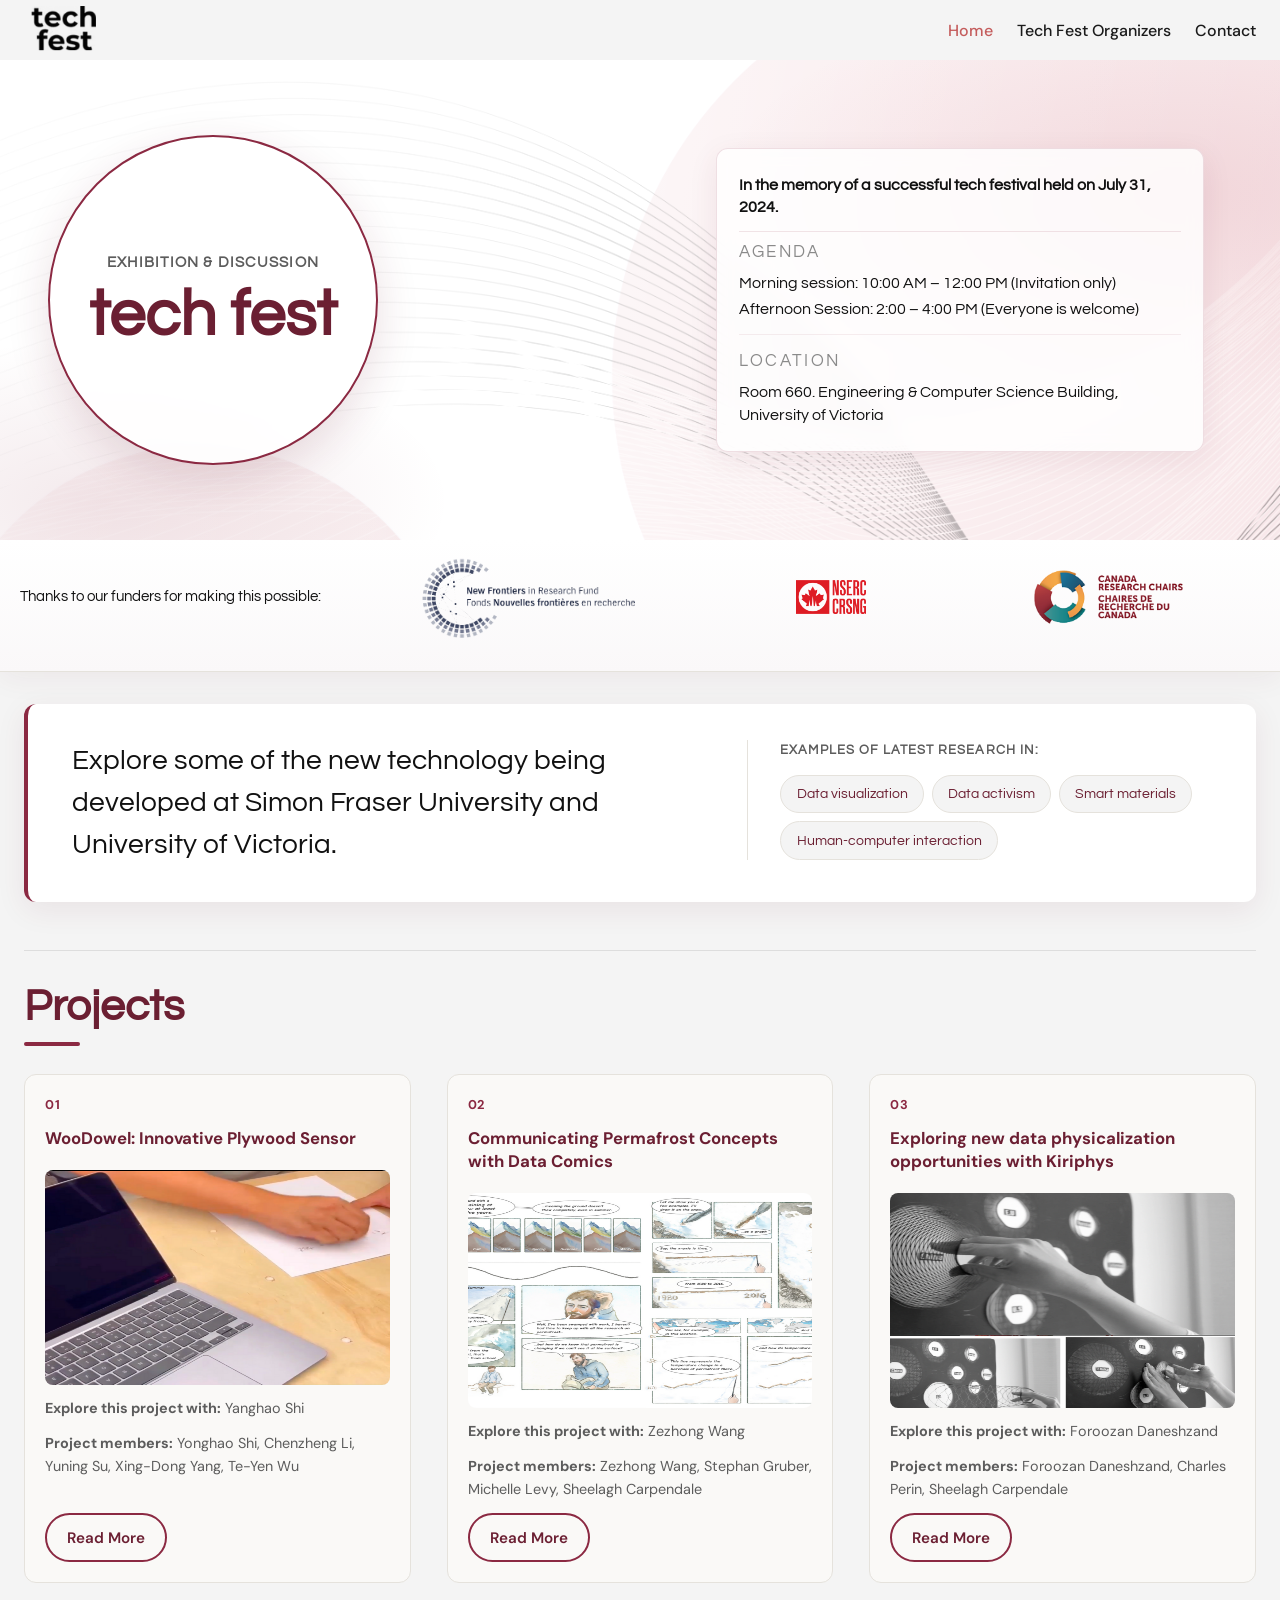
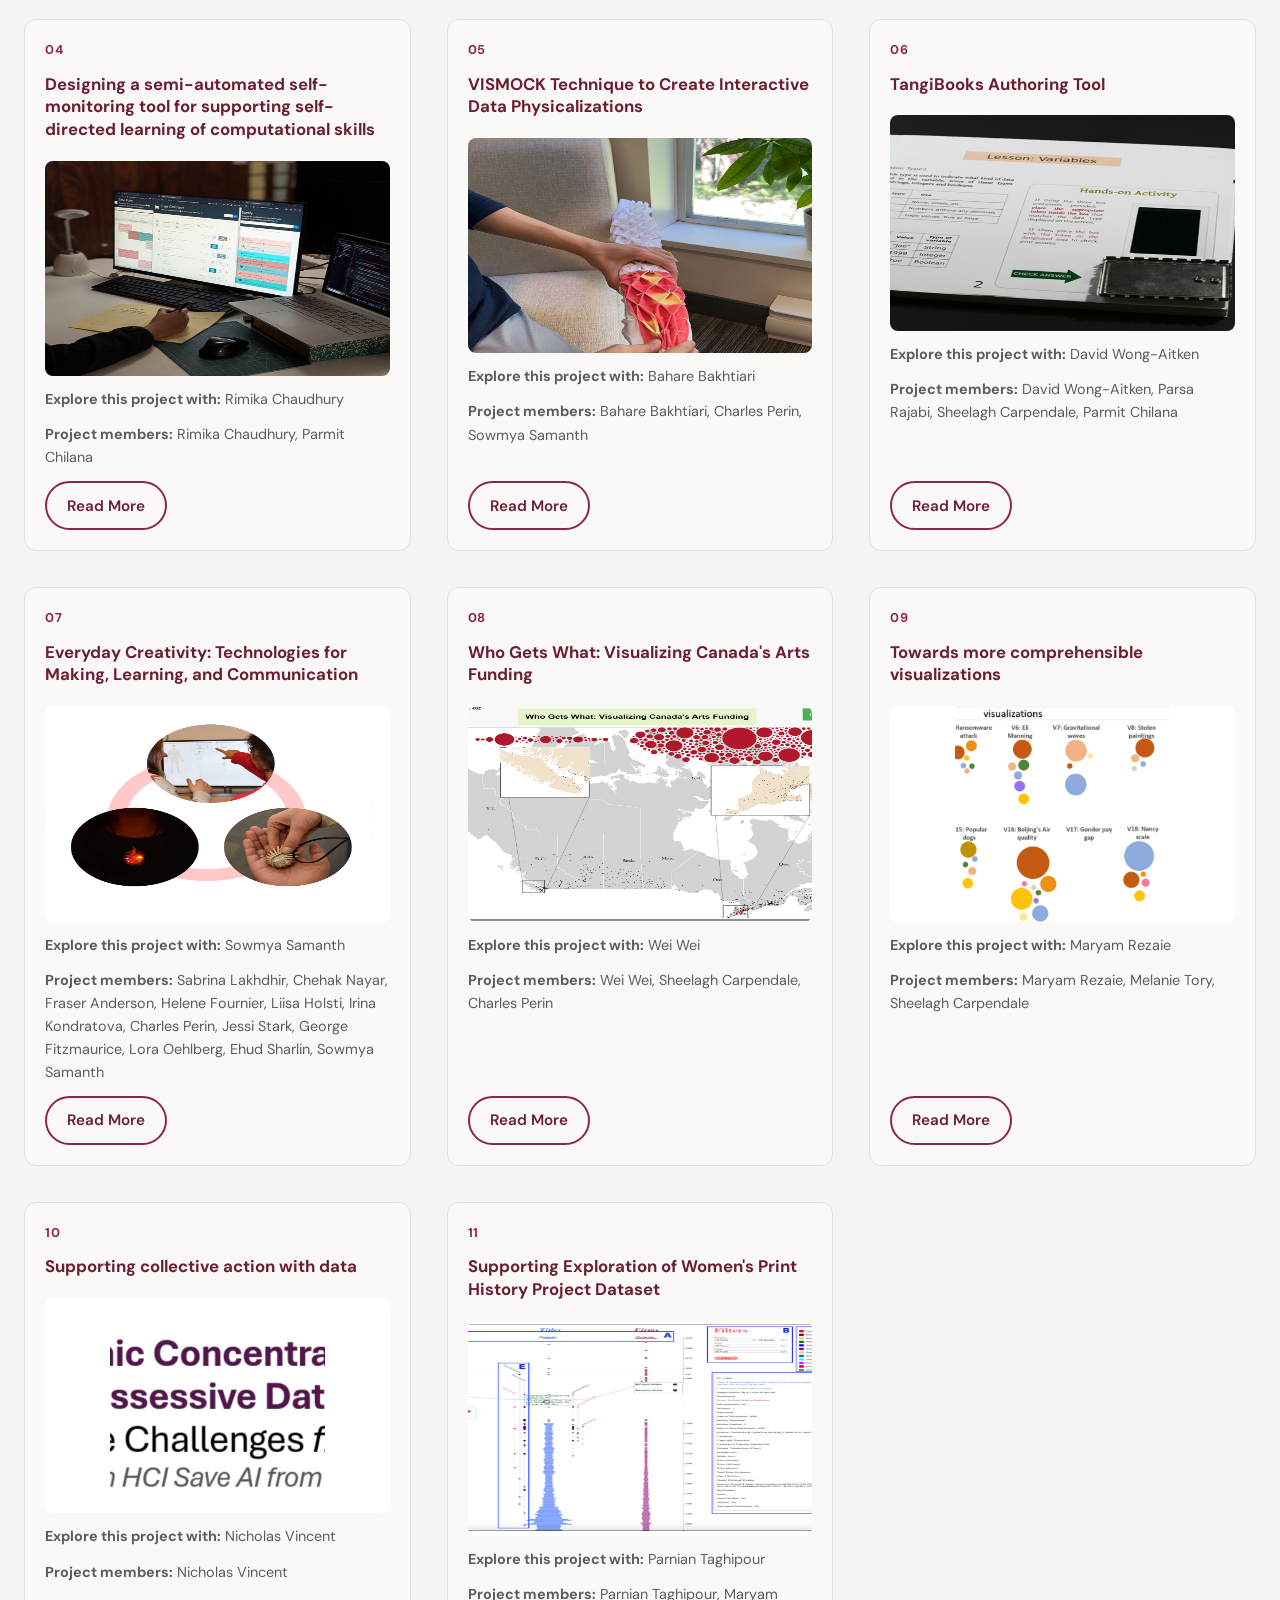
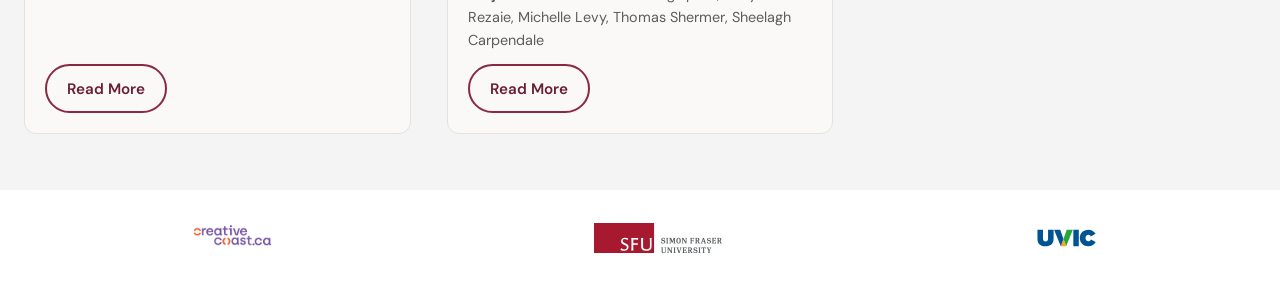
==== commit eedc7a64: "Tune project card images: stretch most cards, preserve aspect ratio for 9 and 10. Co-authored-by: Cu" ====
--- a/index.html
+++ b/index.html
@@ -152,7 +152,7 @@
         <article class="project-card">
           <span class="project-num">07</span>
           <h3>Everyday Creativity: Technologies for Making, Learning, and Communication</h3>
-          <div class="project-card-image">
+          <div class="project-card-image project-card-image-white">
             <img src="assets/images/project-everyday-creativity.png" alt="" loading="lazy">
           </div>
           <p class="project-contact"><strong>Explore this project with:</strong> Sowmya Samanth</p>
@@ -172,7 +172,7 @@
         <article class="project-card">
           <span class="project-num">09</span>
           <h3>Towards more comprehensible visualizations</h3>
-          <div class="project-card-image">
+          <div class="project-card-image project-card-image-contain project-card-image-white">
             <img src="assets/images/project-visualizations.jpg" alt="" loading="lazy">
           </div>
           <p class="project-contact"><strong>Explore this project with:</strong> Maryam Rezaie</p>
@@ -182,7 +182,7 @@
         <article class="project-card">
           <span class="project-num">10</span>
           <h3>Supporting collective action with data</h3>
-          <div class="project-card-image">
+          <div class="project-card-image project-card-image-contain project-card-image-white">
             <img src="assets/images/project-collective-action.png" alt="" loading="lazy">
           </div>
           <p class="project-contact"><strong>Explore this project with:</strong> Nicholas Vincent</p>
--- a/assets/css/styles.css
+++ b/assets/css/styles.css
@@ -158,6 +158,53 @@
 
 body.page-home .hero-main {
   padding-top: 0;
+  min-height: clamp(300px, 38vw, 480px);
+  max-height: calc(100svh - 10.5rem);
+  align-items: center;
+  padding-bottom: 0;
+}
+
+body.page-home .hero-layout {
+  align-items: center;
+  gap: clamp(1rem, 2.5vw, 2rem);
+}
+
+body.page-home .hero-circle {
+  width: clamp(210px, 26vw, 330px);
+  padding: 1.25rem;
+}
+
+body.page-home .hero-circle-title {
+  font-size: clamp(2.4rem, 5.5vw, 4rem);
+}
+
+body.page-home .hero-circle-label {
+  font-size: clamp(0.7rem, 1.4vw, 0.95rem);
+  margin-bottom: 0.75rem;
+}
+
+body.page-home .hero-event {
+  padding: clamp(1rem, 2vw, 1.35rem);
+}
+
+body.page-home .hero-memory {
+  font-size: clamp(0.95rem, 1.6vw, 1.1rem);
+  margin-bottom: 0.45rem;
+  padding-bottom: 0.75rem;
+}
+
+body.page-home .hero-event-block + .hero-event-block {
+  margin-top: 0.85rem;
+  padding-top: 0.85rem;
+}
+
+body.page-home .hero-event p {
+  font-size: clamp(0.88rem, 1.4vw, 1rem);
+  line-height: 1.42;
+}
+
+body.page-home .hero-funders {
+  flex-shrink: 0;
 }
 
 /* Hero */
@@ -179,8 +226,8 @@
   display: flex;
   align-items: center;
   justify-content: center;
-  min-height: clamp(290px, 42vw, 510px);
-  padding: clamp(0.75rem, 2vw, 1.5rem) clamp(0.5rem, 2vw, 1.5rem) 0;
+  min-height: clamp(280px, 38vw, 480px);
+  padding: clamp(0.65rem, 1.75vw, 1.25rem) clamp(0.5rem, 2vw, 1.5rem) 0;
   overflow: hidden;
 }
 
@@ -536,7 +583,7 @@
 .project-grid {
   display: grid;
   grid-template-columns: repeat(3, minmax(0, 1fr));
-  gap: 1.75rem;
+  gap: 2.25rem;
 }
 
 .project-card {
@@ -568,14 +615,26 @@
   overflow: hidden;
   border-radius: 8px;
   background: #f4f4f4;
+}
+
+.project-card-image-white {
+  background: #fff;
+}
+
+.project-card-image-contain {
   display: flex;
   align-items: center;
   justify-content: center;
 }
 
 .project-card-image img {
+  display: block;
   width: 100%;
   height: 100%;
+  object-fit: fill;
+}
+
+.project-card-image-contain img {
   object-fit: contain;
   object-position: center;
 }
@@ -658,37 +717,55 @@
 }
 
 /* Organizers */
+body.page-organizers,
+body.page-contact {
+  min-height: 100svh;
+  display: flex;
+  flex-direction: column;
+}
+
+body.page-organizers main,
+body.page-contact main {
+  flex: 1 1 auto;
+}
+
 body.page-organizers .section {
-  padding: 0.75rem 0 2.5rem;
+  padding: 0.5rem 0 0.75rem;
 }
 
 body.page-organizers h1 {
-  font-size: clamp(2rem, 4vw, 2.75rem);
-  margin: 0 0 1rem;
-  color: var(--green-dark);
+  font-size: clamp(1.85rem, 3.5vw, 2.5rem);
+  margin: 0 0 0.65rem;
+  color: var(--green-dark);
+  text-align: left;
 }
 
 .organizers-grid {
   display: grid;
   grid-template-columns: repeat(auto-fit, minmax(280px, 1fr));
-  gap: 2rem;
+  gap: 1.25rem;
 }
 
 .org-block {
   background: var(--surface);
   border: 1px solid var(--border);
   border-radius: var(--radius);
-  padding: 2rem;
+  padding: 1.25rem;
+}
+
+.org-block h2 {
+  font-size: 1.15rem;
+  margin: 0 0 0.5rem;
 }
 
 .org-logo-frame {
   width: 100%;
-  min-height: 72px;
-  margin-bottom: 0.75rem;
+  min-height: 56px;
+  margin-bottom: 0.5rem;
   display: flex;
   align-items: center;
   justify-content: flex-start;
-  padding: 0.65rem 1rem;
+  padding: 0.45rem 0.75rem;
   background: #f4f4f4;
   border-radius: 8px;
   overflow: visible;
@@ -711,7 +788,7 @@
 }
 
 .org-list li {
-  padding: 0.75rem 0;
+  padding: 0.45rem 0;
   border-bottom: 1px solid var(--border);
 }
 
@@ -732,10 +809,11 @@
   display: flex;
   align-items: center;
   justify-content: space-between;
-  gap: clamp(0.75rem, 3vw, 1.75rem);
+  gap: clamp(0.5rem, 2.5vw, 1.25rem);
   width: min(100% - 2rem, 960px);
   margin-inline: auto;
-  padding-block: 0.15rem;
+  height: clamp(64px, 9vw, 96px);
+  padding-block: 0;
   padding-inline: clamp(1rem, 3vw, 1.5rem);
 }
 
@@ -743,22 +821,24 @@
   display: block;
   width: auto;
   height: auto;
-  max-width: min(100%, 320px);
+  max-height: 100%;
+  max-width: min(100%, 280px);
   object-fit: contain;
   object-position: center;
   flex: 0 1 auto;
 }
 
 .partners-logo-creative-coast {
-  max-height: clamp(70px, 9.5vw, 120px);
+  max-height: min(100%, 96px);
+  max-width: min(100%, 360px);
 }
 
 .partners-logo-sfu {
-  max-height: clamp(30px, 3.8vw, 38px);
+  max-height: min(100%, 30px);
 }
 
 .partners-logo-uvic {
-  max-height: clamp(16px, 2vw, 22px);
+  max-height: min(100%, 18px);
 }
 
 .publication-link {
@@ -772,6 +852,10 @@
 }
 
 /* Contact form */
+body.page-contact .contact-page {
+  padding: 0.5rem 0 0.75rem;
+}
+
 .contact-page {
   padding: 1.5rem 0 3rem;
 }
@@ -783,14 +867,27 @@
   padding-inline: clamp(0.25rem, 1.5vw, 1rem);
 }
 
+body.page-contact .contact-page h1 {
+  font-size: clamp(1.85rem, 3.5vw, 2.5rem);
+  margin: 0 0 0.25rem;
+}
+
 .contact-page h1 {
   font-size: clamp(2rem, 4vw, 2.75rem);
   margin: 0 0 0.35rem;
   color: var(--green-dark);
 }
 
+body.page-contact .contact-page .lead {
+  margin: 0 0 0.75rem;
+}
+
 .contact-page .lead {
   margin: 0 0 1.25rem;
+}
+
+body.page-contact .contact-form {
+  padding: 1rem 1.15rem;
 }
 
 .contact-form {
@@ -799,6 +896,46 @@
   border-radius: var(--radius);
   padding: 1.5rem;
   max-width: 560px;
+}
+
+body.page-contact .form-row {
+  margin-bottom: 0.65rem;
+}
+
+body.page-contact .form-row label {
+  margin-bottom: 0.25rem;
+}
+
+body.page-contact .form-row input,
+body.page-contact .form-row textarea {
+  padding: 0.5rem 0.75rem;
+}
+
+body.page-contact .contact-alt {
+  margin-top: 0.65rem;
+  font-size: 0.92rem;
+}
+
+.form-honey {
+  position: absolute;
+  left: -9999px;
+  width: 1px;
+  height: 1px;
+  opacity: 0;
+}
+
+.form-success {
+  max-width: 560px;
+  margin-bottom: 1.25rem;
+  padding: 1rem 1.25rem;
+  background: #f3f9f4;
+  border: 1px solid #b8dfc0;
+  border-radius: var(--radius);
+  color: #1f4d28;
+}
+
+.form-success p {
+  margin: 0;
 }
 
 .form-note {
@@ -917,9 +1054,14 @@
 }
 
 @media (max-width: 768px) {
+  body.page-home .hero-main {
+    min-height: clamp(260px, 42vw, 420px);
+    max-height: calc(100svh - 11.5rem);
+  }
+
   .hero-main {
     min-height: auto;
-    padding-top: 1.25rem;
+    padding-top: 1rem;
     padding-bottom: 0;
   }
 
@@ -952,8 +1094,11 @@
   .partners-strip-inner {
     flex-wrap: wrap;
     justify-content: center;
-    row-gap: 0.35rem;
-    padding-block: 0.15rem;
+    row-gap: 0.2rem;
+    height: auto;
+    min-height: 64px;
+    max-height: 100px;
+    padding-block: 0;
   }
 
   .projects-intro-card {
